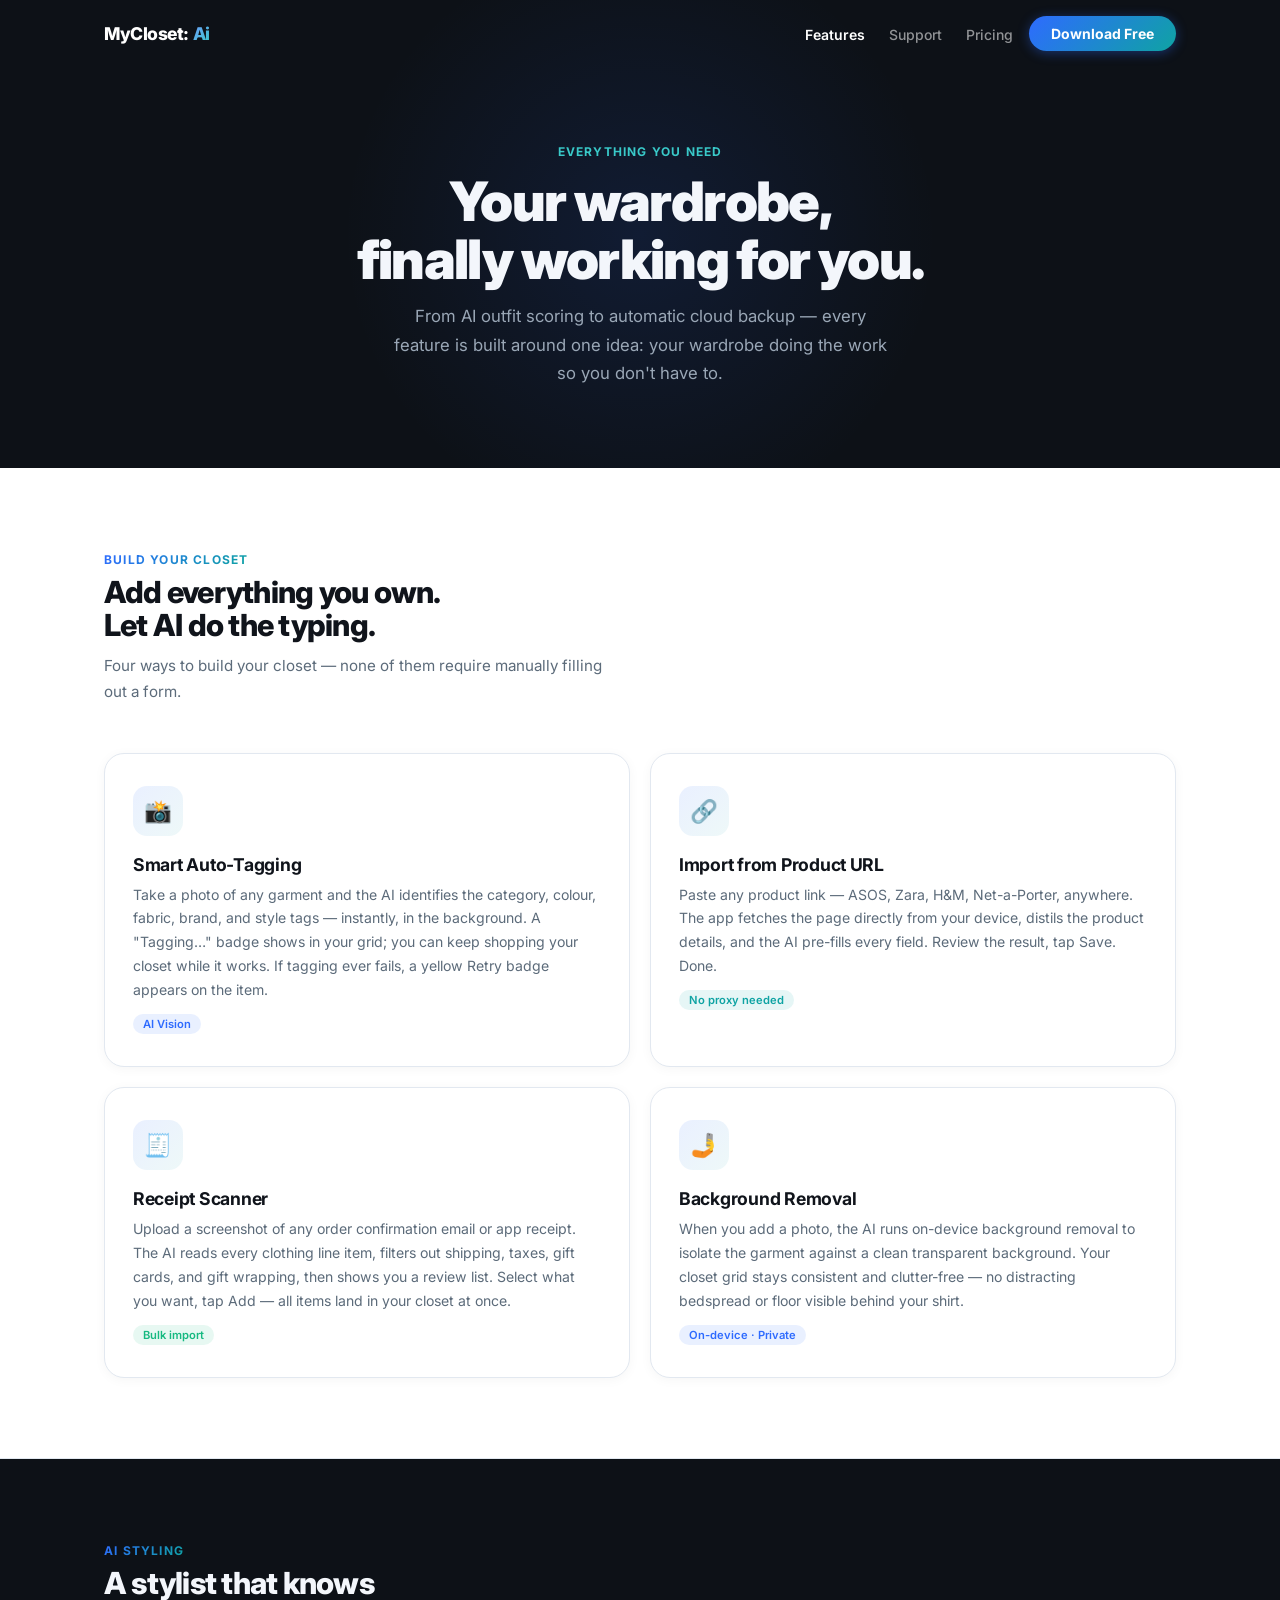
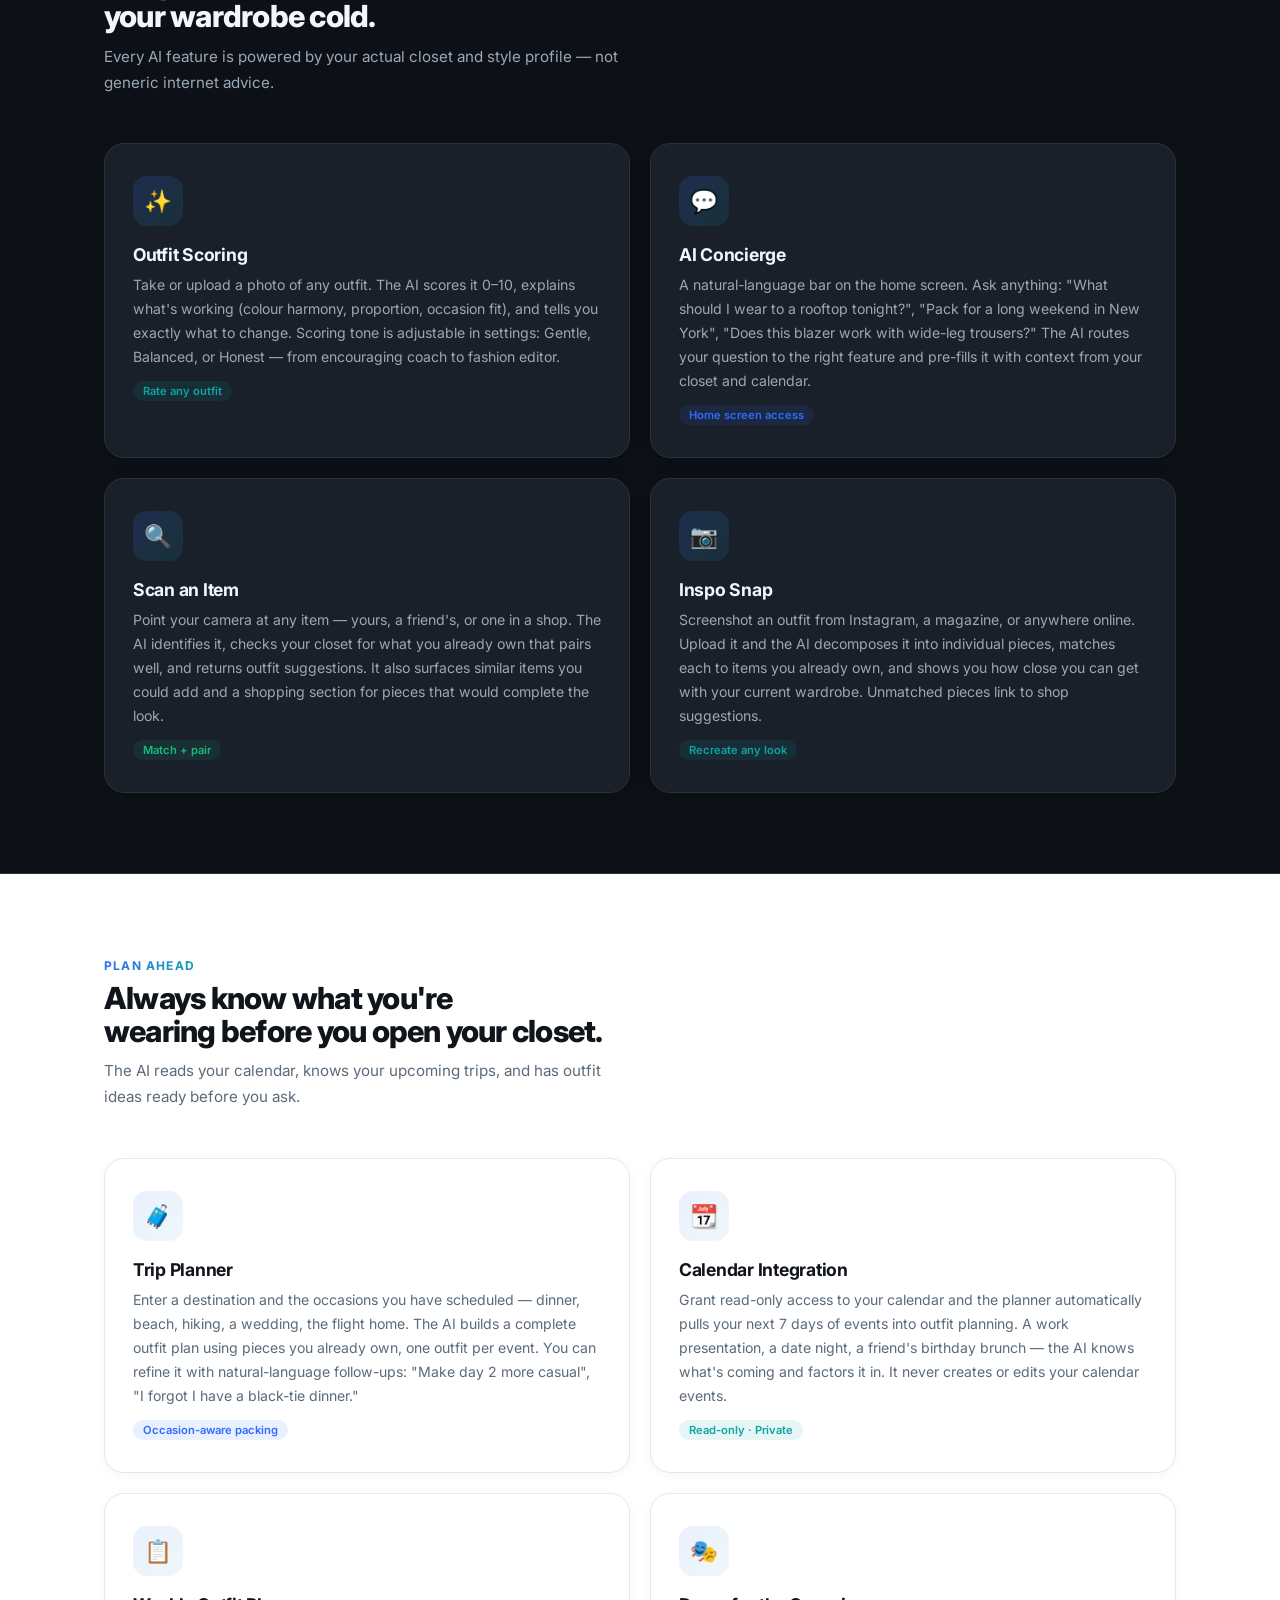
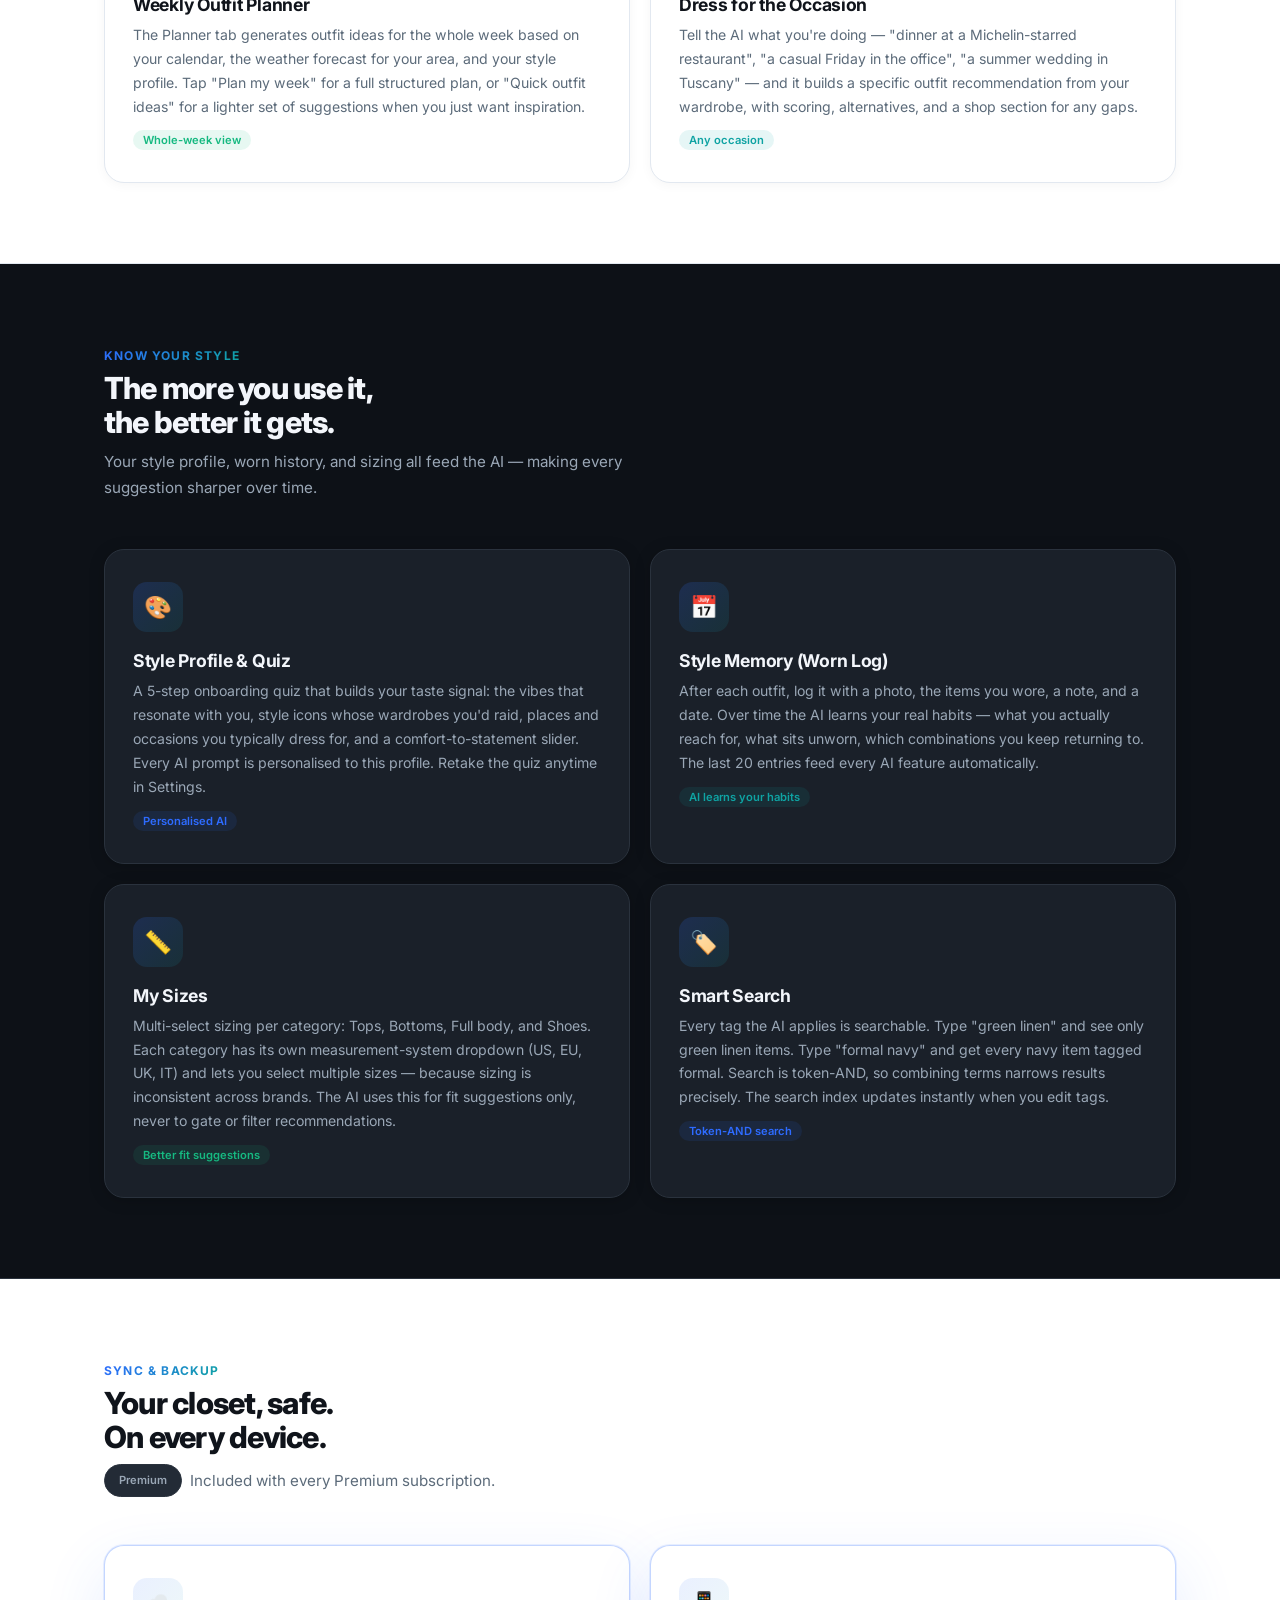
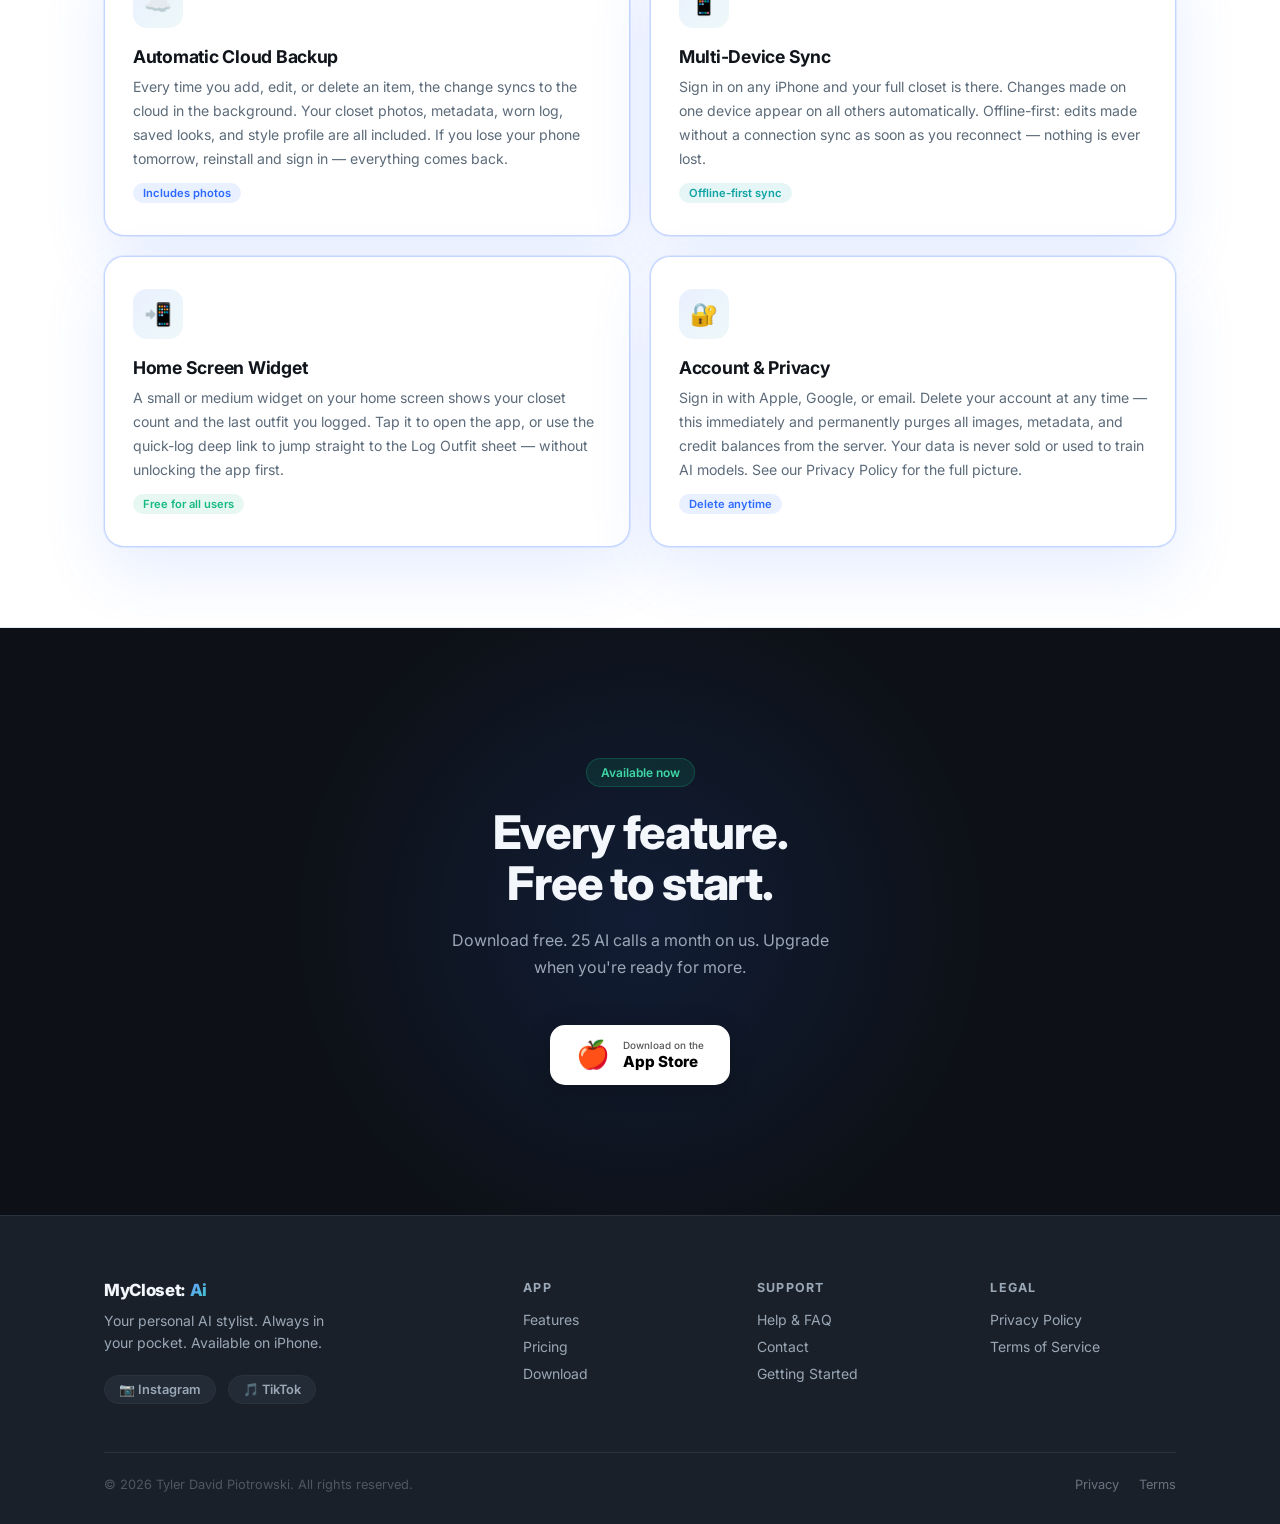
==== features.html @ 11374116 "Add files via upload" ====
<!DOCTYPE html>
<html lang="en">
<head>
  <meta charset="UTF-8">
  <meta name="viewport" content="width=device-width, initial-scale=1.0">
  <title>Features — MyCloset: Ai</title>
  <meta name="description" content="Every feature in MyCloset: Ai — AI outfit scoring, smart auto-tagging, trip planner, style memory, cloud backup, and more.">
  <link rel="preconnect" href="https://fonts.googleapis.com">
  <link rel="preconnect" href="https://fonts.gstatic.com" crossorigin>
  <link href="https://fonts.googleapis.com/css2?family=Inter:wght@400;500;600;700;800;900&display=swap" rel="stylesheet">
  <link rel="stylesheet" href="style.css">
</head>
<body>

<nav class="nav" id="nav">
  <div class="nav-inner">
    <a href="index.html" class="nav-logo">MyCloset: <span class="grad">Ai</span></a>
    <ul class="nav-links">
      <li><a href="features.html" class="active">Features</a></li>
      <li><a href="support.html">Support</a></li>
      <li><a href="index.html#pricing">Pricing</a></li>
    </ul>
    <a href="index.html#download" class="nav-dl">Download Free</a>
    <button class="nav-burger" aria-label="Menu"><span></span><span></span><span></span></button>
  </div>
</nav>

<!-- HERO -->
<section class="page-hero">
  <div class="container">
    <span class="eyebrow fade-up" style="color:var(--teal-l);margin-bottom:14px;display:inline-block">Everything you need</span>
    <h1 class="fade-up d1">Your wardrobe,<br>finally working for you.</h1>
    <p class="fade-up d2">From AI outfit scoring to automatic cloud backup — every feature is built around one idea: your wardrobe doing the work so you don't have to.</p>
  </div>
</section>

<!-- ══════════════════════════════════════════
     CATEGORY 1 · BUILD YOUR CLOSET
══════════════════════════════════════════ -->
<section class="feat-category section-surface" id="catalog">
  <div class="container">
    <div class="feat-category-hdr fade-up">
      <span class="eyebrow eyebrow-grad">Build Your Closet</span>
      <h2>Add everything you own.<br>Let AI do the typing.</h2>
      <p>Four ways to build your closet — none of them require manually filling out a form.</p>
    </div>
    <div class="feat-big-grid">
      <div class="card feat-big-card fade-up">
        <div class="card-icon">📸</div>
        <h3>Smart Auto-Tagging</h3>
        <p>Take a photo of any garment and the AI identifies the category, colour, fabric, brand, and style tags — instantly, in the background. A "Tagging…" badge shows in your grid; you can keep shopping your closet while it works. If tagging ever fails, a yellow Retry badge appears on the item.</p>
        <span class="feat-tag feat-tag-blue">AI Vision</span>
      </div>
      <div class="card feat-big-card fade-up d1">
        <div class="card-icon">🔗</div>
        <h3>Import from Product URL</h3>
        <p>Paste any product link — ASOS, Zara, H&amp;M, Net-a-Porter, anywhere. The app fetches the page directly from your device, distils the product details, and the AI pre-fills every field. Review the result, tap Save. Done.</p>
        <span class="feat-tag feat-tag-teal">No proxy needed</span>
      </div>
      <div class="card feat-big-card fade-up">
        <div class="card-icon">🧾</div>
        <h3>Receipt Scanner</h3>
        <p>Upload a screenshot of any order confirmation email or app receipt. The AI reads every clothing line item, filters out shipping, taxes, gift cards, and gift wrapping, then shows you a review list. Select what you want, tap Add — all items land in your closet at once.</p>
        <span class="feat-tag feat-tag-green">Bulk import</span>
      </div>
      <div class="card feat-big-card fade-up d1">
        <div class="card-icon">🤳</div>
        <h3>Background Removal</h3>
        <p>When you add a photo, the AI runs on-device background removal to isolate the garment against a clean transparent background. Your closet grid stays consistent and clutter-free — no distracting bedspread or floor visible behind your shirt.</p>
        <span class="feat-tag feat-tag-blue">On-device · Private</span>
      </div>
    </div>
  </div>
</section>

<!-- ══════════════════════════════════════════
     CATEGORY 2 · AI STYLING
══════════════════════════════════════════ -->
<section class="feat-category feat-category-dark section-dark" id="styling">
  <div class="container">
    <div class="feat-category-hdr fade-up">
      <span class="eyebrow eyebrow-grad">AI Styling</span>
      <h2>A stylist that knows<br>your wardrobe cold.</h2>
      <p>Every AI feature is powered by your actual closet and style profile — not generic internet advice.</p>
    </div>
    <div class="feat-big-grid">
      <div class="card card-dark feat-big-card fade-up">
        <div class="card-icon card-icon-dark">✨</div>
        <h3>Outfit Scoring</h3>
        <p>Take or upload a photo of any outfit. The AI scores it 0–10, explains what's working (colour harmony, proportion, occasion fit), and tells you exactly what to change. Scoring tone is adjustable in settings: Gentle, Balanced, or Honest — from encouraging coach to fashion editor.</p>
        <span class="feat-tag feat-tag-teal">Rate any outfit</span>
      </div>
      <div class="card card-dark feat-big-card fade-up d1">
        <div class="card-icon card-icon-dark">💬</div>
        <h3>AI Concierge</h3>
        <p>A natural-language bar on the home screen. Ask anything: "What should I wear to a rooftop tonight?", "Pack for a long weekend in New York", "Does this blazer work with wide-leg trousers?" The AI routes your question to the right feature and pre-fills it with context from your closet and calendar.</p>
        <span class="feat-tag feat-tag-blue">Home screen access</span>
      </div>
      <div class="card card-dark feat-big-card fade-up">
        <div class="card-icon card-icon-dark">🔍</div>
        <h3>Scan an Item</h3>
        <p>Point your camera at any item — yours, a friend's, or one in a shop. The AI identifies it, checks your closet for what you already own that pairs well, and returns outfit suggestions. It also surfaces similar items you could add and a shopping section for pieces that would complete the look.</p>
        <span class="feat-tag feat-tag-green">Match + pair</span>
      </div>
      <div class="card card-dark feat-big-card fade-up d1">
        <div class="card-icon card-icon-dark">📷</div>
        <h3>Inspo Snap</h3>
        <p>Screenshot an outfit from Instagram, a magazine, or anywhere online. Upload it and the AI decomposes it into individual pieces, matches each to items you already own, and shows you how close you can get with your current wardrobe. Unmatched pieces link to shop suggestions.</p>
        <span class="feat-tag feat-tag-teal">Recreate any look</span>
      </div>
    </div>
  </div>
</section>

<!-- ══════════════════════════════════════════
     CATEGORY 3 · PLAN AHEAD
══════════════════════════════════════════ -->
<section class="feat-category section-surface" id="planning">
  <div class="container">
    <div class="feat-category-hdr fade-up">
      <span class="eyebrow eyebrow-grad">Plan Ahead</span>
      <h2>Always know what you're<br>wearing before you open your closet.</h2>
      <p>The AI reads your calendar, knows your upcoming trips, and has outfit ideas ready before you ask.</p>
    </div>
    <div class="feat-big-grid">
      <div class="card feat-big-card fade-up">
        <div class="card-icon">🧳</div>
        <h3>Trip Planner</h3>
        <p>Enter a destination and the occasions you have scheduled — dinner, beach, hiking, a wedding, the flight home. The AI builds a complete outfit plan using pieces you already own, one outfit per event. You can refine it with natural-language follow-ups: "Make day 2 more casual", "I forgot I have a black-tie dinner."</p>
        <span class="feat-tag feat-tag-blue">Occasion-aware packing</span>
      </div>
      <div class="card feat-big-card fade-up d1">
        <div class="card-icon">📆</div>
        <h3>Calendar Integration</h3>
        <p>Grant read-only access to your calendar and the planner automatically pulls your next 7 days of events into outfit planning. A work presentation, a date night, a friend's birthday brunch — the AI knows what's coming and factors it in. It never creates or edits your calendar events.</p>
        <span class="feat-tag feat-tag-teal">Read-only · Private</span>
      </div>
      <div class="card feat-big-card fade-up">
        <div class="card-icon">📋</div>
        <h3>Weekly Outfit Planner</h3>
        <p>The Planner tab generates outfit ideas for the whole week based on your calendar, the weather forecast for your area, and your style profile. Tap "Plan my week" for a full structured plan, or "Quick outfit ideas" for a lighter set of suggestions when you just want inspiration.</p>
        <span class="feat-tag feat-tag-green">Whole-week view</span>
      </div>
      <div class="card feat-big-card fade-up d1">
        <div class="card-icon">🎭</div>
        <h3>Dress for the Occasion</h3>
        <p>Tell the AI what you're doing — "dinner at a Michelin-starred restaurant", "a casual Friday in the office", "a summer wedding in Tuscany" — and it builds a specific outfit recommendation from your wardrobe, with scoring, alternatives, and a shop section for any gaps.</p>
        <span class="feat-tag feat-tag-teal">Any occasion</span>
      </div>
    </div>
  </div>
</section>

<!-- ══════════════════════════════════════════
     CATEGORY 4 · KNOW YOUR STYLE
══════════════════════════════════════════ -->
<section class="feat-category feat-category-dark section-dark" id="profile">
  <div class="container">
    <div class="feat-category-hdr fade-up">
      <span class="eyebrow eyebrow-grad">Know Your Style</span>
      <h2>The more you use it,<br>the better it gets.</h2>
      <p>Your style profile, worn history, and sizing all feed the AI — making every suggestion sharper over time.</p>
    </div>
    <div class="feat-big-grid">
      <div class="card card-dark feat-big-card fade-up">
        <div class="card-icon card-icon-dark">🎨</div>
        <h3>Style Profile & Quiz</h3>
        <p>A 5-step onboarding quiz that builds your taste signal: the vibes that resonate with you, style icons whose wardrobes you'd raid, places and occasions you typically dress for, and a comfort-to-statement slider. Every AI prompt is personalised to this profile. Retake the quiz anytime in Settings.</p>
        <span class="feat-tag feat-tag-blue">Personalised AI</span>
      </div>
      <div class="card card-dark feat-big-card fade-up d1">
        <div class="card-icon card-icon-dark">📅</div>
        <h3>Style Memory (Worn Log)</h3>
        <p>After each outfit, log it with a photo, the items you wore, a note, and a date. Over time the AI learns your real habits — what you actually reach for, what sits unworn, which combinations you keep returning to. The last 20 entries feed every AI feature automatically.</p>
        <span class="feat-tag feat-tag-teal">AI learns your habits</span>
      </div>
      <div class="card card-dark feat-big-card fade-up">
        <div class="card-icon card-icon-dark">📏</div>
        <h3>My Sizes</h3>
        <p>Multi-select sizing per category: Tops, Bottoms, Full body, and Shoes. Each category has its own measurement-system dropdown (US, EU, UK, IT) and lets you select multiple sizes — because sizing is inconsistent across brands. The AI uses this for fit suggestions only, never to gate or filter recommendations.</p>
        <span class="feat-tag feat-tag-green">Better fit suggestions</span>
      </div>
      <div class="card card-dark feat-big-card fade-up d1">
        <div class="card-icon card-icon-dark">🏷️</div>
        <h3>Smart Search</h3>
        <p>Every tag the AI applies is searchable. Type "green linen" and see only green linen items. Type "formal navy" and get every navy item tagged formal. Search is token-AND, so combining terms narrows results precisely. The search index updates instantly when you edit tags.</p>
        <span class="feat-tag feat-tag-blue">Token-AND search</span>
      </div>
    </div>
  </div>
</section>

<!-- ══════════════════════════════════════════
     CATEGORY 5 · SYNC & BACKUP (PREMIUM)
══════════════════════════════════════════ -->
<section class="feat-category section-surface" id="sync">
  <div class="container">
    <div class="feat-category-hdr fade-up">
      <span class="eyebrow eyebrow-grad">Sync & Backup</span>
      <h2>Your closet, safe.<br>On every device.</h2>
      <p style="display:flex;align-items:center;gap:8px"><span class="badge badge-surface" style="font-size:.7rem">Premium</span> Included with every Premium subscription.</p>
    </div>
    <div class="feat-big-grid">
      <div class="card feat-big-card card-feat fade-up">
        <div class="card-icon">☁️</div>
        <h3>Automatic Cloud Backup</h3>
        <p>Every time you add, edit, or delete an item, the change syncs to the cloud in the background. Your closet photos, metadata, worn log, saved looks, and style profile are all included. If you lose your phone tomorrow, reinstall and sign in — everything comes back.</p>
        <span class="feat-tag feat-tag-blue">Includes photos</span>
      </div>
      <div class="card feat-big-card card-feat fade-up d1">
        <div class="card-icon">📱</div>
        <h3>Multi-Device Sync</h3>
        <p>Sign in on any iPhone and your full closet is there. Changes made on one device appear on all others automatically. Offline-first: edits made without a connection sync as soon as you reconnect — nothing is ever lost.</p>
        <span class="feat-tag feat-tag-teal">Offline-first sync</span>
      </div>
      <div class="card feat-big-card card-feat fade-up">
        <div class="card-icon">📲</div>
        <h3>Home Screen Widget</h3>
        <p>A small or medium widget on your home screen shows your closet count and the last outfit you logged. Tap it to open the app, or use the quick-log deep link to jump straight to the Log Outfit sheet — without unlocking the app first.</p>
        <span class="feat-tag feat-tag-green">Free for all users</span>
      </div>
      <div class="card feat-big-card card-feat fade-up d1">
        <div class="card-icon">🔐</div>
        <h3>Account & Privacy</h3>
        <p>Sign in with Apple, Google, or email. Delete your account at any time — this immediately and permanently purges all images, metadata, and credit balances from the server. Your data is never sold or used to train AI models. See our Privacy Policy for the full picture.</p>
        <span class="feat-tag feat-tag-blue">Delete anytime</span>
      </div>
    </div>
  </div>
</section>

<!-- DOWNLOAD CTA -->
<section class="dl-section">
  <div class="container">
    <div class="badge badge-green fade-up" style="margin-bottom:20px">Available now</div>
    <h2 class="fade-up d1">Every feature.<br>Free to start.</h2>
    <p class="fade-up d2">Download free. 25 AI calls a month on us. Upgrade when you're ready for more.</p>
    <div class="dl-ctas fade-up d3">
      <a href="#" class="btn btn-appstore">
        <span class="as-icon">🍎</span>
        <div class="as-text"><small>Download on the</small><strong>App Store</strong></div>
      </a>
    </div>
  </div>
</section>

<footer class="footer">
  <div class="container">
    <div class="footer-grid">
      <div class="footer-brand">
        <a href="index.html" class="footer-logo">MyCloset: <span class="grad">Ai</span></a>
        <p>Your personal AI stylist. Always in your pocket. Available on iPhone.</p>
        <div class="footer-social">
          <a href="https://instagram.com" target="_blank" rel="noopener">📷 Instagram</a>
          <a href="https://tiktok.com" target="_blank" rel="noopener">🎵 TikTok</a>
        </div>
      </div>
      <div class="footer-col">
        <h4>App</h4>
        <a href="features.html">Features</a>
        <a href="index.html#pricing">Pricing</a>
        <a href="index.html#download">Download</a>
      </div>
      <div class="footer-col">
        <h4>Support</h4>
        <a href="support.html">Help & FAQ</a>
        <a href="support.html#contact">Contact</a>
        <a href="support.html#getting-started">Getting Started</a>
      </div>
      <div class="footer-col">
        <h4>Legal</h4>
        <a href="privacy.html">Privacy Policy</a>
        <a href="terms.html">Terms of Service</a>
      </div>
    </div>
    <div class="footer-bottom">
      <span class="footer-copy">© 2026 Tyler David Piotrowski. All rights reserved.</span>
      <div class="footer-legal">
        <a href="privacy.html">Privacy</a>
        <a href="terms.html">Terms</a>
      </div>
    </div>
  </div>
</footer>

<script src="main.js"></script>
</body>
</html>
---- style.css ----
/* MyCloset: Ai — Shared Stylesheet */

/* ── TOKENS ─────────────────────────────────────────── */
:root {
  --blue:#2E6BFF; --teal:#0FA3A3; --green:#16B981;
  --blue-l:#6F9BFF; --teal-l:#39C9C9; --green-l:#3FD7A6;
  --grad:linear-gradient(135deg,#2E6BFF 0%,#0FA3A3 100%);
  --grad-t:linear-gradient(135deg,#6F9BFF 0%,#39C9C9 100%);
  --bg:#F5F7FB; --surface:#FFFFFF; --muted:#EEF2F8;
  --text:#10141B; --text2:#5C6B7A; --border:#E2E8F0;
  --dark:#0D1117; --dark-s:#1A2029; --dark-m:#232B36;
  --dark-t:#F3F6FB; --dark-t2:#9AA7B6; --dark-b:#2A323D;
  --r-sm:10px; --r-md:14px; --r-lg:20px; --r-xl:28px; --r-pill:999px;
  --ease:cubic-bezier(0.2,0,0,1);
}

/* ── RESET ───────────────────────────────────────────── */
*,*::before,*::after{box-sizing:border-box;margin:0;padding:0}
html{scroll-behavior:smooth}
body{font-family:'Inter',-apple-system,BlinkMacSystemFont,sans-serif;background:var(--bg);color:var(--text);-webkit-font-smoothing:antialiased;overflow-x:hidden}
img{display:block;max-width:100%}
a{color:inherit;text-decoration:none}
button{cursor:pointer;border:none;background:none;font-family:inherit}
ul{list-style:none}

/* ── TYPOGRAPHY ──────────────────────────────────────── */
h1{font-size:clamp(2.3rem,6vw,4.4rem);font-weight:900;letter-spacing:-.03em;line-height:1.06}
h2{font-size:clamp(1.8rem,4vw,2.9rem);font-weight:800;letter-spacing:-.025em;line-height:1.1}
h3{font-size:1.1rem;font-weight:700;letter-spacing:-.015em}
h4{font-size:.78rem;font-weight:700;text-transform:uppercase;letter-spacing:.1em;color:var(--text2)}
p{line-height:1.7}

.eyebrow{display:inline-block;font-size:.75rem;font-weight:700;text-transform:uppercase;letter-spacing:.1em}
.eyebrow-grad{background:var(--grad);-webkit-background-clip:text;-webkit-text-fill-color:transparent;background-clip:text}
.grad{background:var(--grad-t);-webkit-background-clip:text;-webkit-text-fill-color:transparent;background-clip:text}

/* ── LAYOUT ──────────────────────────────────────────── */
.container{max-width:1120px;margin:0 auto;padding:0 24px}
.section{padding:108px 0}
.section-dark{background:var(--dark);color:var(--dark-t)}
.section-surface{background:var(--surface)}
.section-head{text-align:center;margin-bottom:72px}
.section-head h2{margin:12px 0 14px}
.section-head p{font-size:1rem;color:var(--text2);max-width:480px;margin:0 auto}
.section-dark .section-head h2{color:var(--dark-t)}
.section-dark .section-head p{color:var(--dark-t2)}

/* ── ANIMATIONS ──────────────────────────────────────── */
@keyframes float{0%,100%{transform:translateY(0)}50%{transform:translateY(-14px)}}
@keyframes marquee{from{transform:translateX(0)}to{transform:translateX(-50%)}}
@keyframes pulse-ring{0%,100%{box-shadow:0 0 0 0 rgba(46,107,255,.3)}50%{box-shadow:0 0 0 16px rgba(46,107,255,0)}}

.fade-up{opacity:0;transform:translateY(28px);transition:opacity .65s var(--ease),transform .65s var(--ease)}
.fade-up.in{opacity:1;transform:translateY(0)}
.d1{transition-delay:.1s}.d2{transition-delay:.2s}.d3{transition-delay:.3s}.d4{transition-delay:.4s}

/* ── NAVIGATION ──────────────────────────────────────── */
.nav{position:fixed;top:0;left:0;right:0;z-index:300;padding:16px 0;transition:background .3s,box-shadow .3s,backdrop-filter .3s}
.nav.solid{background:rgba(13,17,23,.88);backdrop-filter:saturate(180%) blur(20px);-webkit-backdrop-filter:saturate(180%) blur(20px);box-shadow:0 1px 0 rgba(255,255,255,.06)}
.nav-inner{display:flex;align-items:center;gap:16px;max-width:1120px;margin:0 auto;padding:0 24px}
.nav-logo{font-size:1.1rem;font-weight:800;color:#fff;letter-spacing:-.025em;margin-right:auto;flex-shrink:0}
.nav-links{display:flex;align-items:center;gap:24px}
.nav-links a{color:rgba(255,255,255,.55);font-size:.875rem;font-weight:500;transition:color .2s}
.nav-links a:hover,.nav-links a.active{color:#fff}
.nav-links a.active{font-weight:600}
.nav-dl{display:inline-flex;align-items:center;gap:6px;padding:9px 22px;background:var(--grad);color:#fff;font-size:.875rem;font-weight:700;border-radius:var(--r-pill);white-space:nowrap;transition:opacity .2s,transform .15s;box-shadow:0 2px 12px rgba(46,107,255,.38);flex-shrink:0}
.nav-dl:hover{opacity:.9;transform:scale(1.02)}
.nav-burger{display:none;flex-direction:column;gap:5px;padding:4px;margin-left:auto}
.nav-burger span{display:block;width:22px;height:2px;background:rgba(255,255,255,.7);border-radius:2px;transition:transform .25s,opacity .25s}
.nav.open .nav-burger span:nth-child(1){transform:translateY(7px) rotate(45deg)}
.nav.open .nav-burger span:nth-child(2){opacity:0}
.nav.open .nav-burger span:nth-child(3){transform:translateY(-7px) rotate(-45deg)}

@media(max-width:720px){
  .nav-burger{display:flex}
  .nav-dl{display:none}
  .nav-links{display:none;position:fixed;top:60px;left:0;right:0;background:rgba(13,17,23,.97);padding:24px;flex-direction:column;align-items:flex-start;gap:20px;border-bottom:1px solid var(--dark-b)}
  .nav.open .nav-links{display:flex}
  .nav-links a{font-size:1.05rem}
}

/* ── FOOTER ──────────────────────────────────────────── */
.footer{background:var(--dark-s);border-top:1px solid var(--dark-b);padding:64px 0 32px}
.footer-grid{display:grid;grid-template-columns:2fr 1fr 1fr 1fr;gap:48px;margin-bottom:48px}
.footer-logo{font-size:1.05rem;font-weight:800;color:var(--dark-t);letter-spacing:-.02em;display:block;margin-bottom:10px}
.footer-brand p{font-size:.875rem;color:var(--dark-t2);max-width:220px;line-height:1.6;margin-bottom:20px}
.footer-social{display:flex;gap:12px}
.footer-social a{display:inline-flex;align-items:center;gap:6px;padding:6px 14px;background:var(--dark-m);color:var(--dark-t2);font-size:.8rem;font-weight:600;border-radius:var(--r-pill);border:1px solid var(--dark-b);transition:color .2s,border-color .2s}
.footer-social a:hover{color:var(--dark-t);border-color:var(--dark-t2)}
.footer-col h4{color:var(--dark-t2);margin-bottom:16px}
.footer-col a{display:block;color:var(--dark-t2);font-size:.875rem;margin-bottom:10px;transition:color .2s}
.footer-col a:hover{color:var(--dark-t)}
.footer-bottom{border-top:1px solid var(--dark-b);padding-top:24px;display:flex;align-items:center;justify-content:space-between;gap:16px;flex-wrap:wrap}
.footer-copy{font-size:.8rem;color:var(--dark-t2);opacity:.4}
.footer-legal{display:flex;gap:20px}
.footer-legal a{font-size:.8rem;color:var(--dark-t2);opacity:.6;transition:opacity .2s}
.footer-legal a:hover{opacity:1}

@media(max-width:900px){.footer-grid{grid-template-columns:1fr 1fr}.footer-brand{grid-column:span 2}}
@media(max-width:480px){.footer-grid{grid-template-columns:1fr 1fr}.footer-brand{grid-column:span 2}}

/* ── BUTTONS ─────────────────────────────────────────── */
.btn{display:inline-flex;align-items:center;justify-content:center;gap:8px;font-family:inherit;font-weight:700;cursor:pointer;border:none;transition:transform .2s,opacity .2s,box-shadow .2s}
.btn:hover{transform:translateY(-2px);opacity:.92}
.btn:active{transform:scale(.98)}
.btn-primary{padding:15px 30px;background:var(--grad);color:#fff;font-size:1rem;border-radius:var(--r-md);box-shadow:0 4px 24px rgba(46,107,255,.36)}
.btn-primary:hover{box-shadow:0 10px 36px rgba(46,107,255,.48)}
.btn-outline{padding:13px 28px;background:transparent;color:var(--dark-t);font-size:.9rem;border-radius:var(--r-md);border:1.5px solid rgba(255,255,255,.2)}
.btn-outline:hover{border-color:rgba(255,255,255,.5)}
.btn-ghost{background:none;color:var(--dark-t2);font-size:.9rem;padding:0;font-weight:500}
.btn-ghost:hover{color:var(--dark-t);transform:none}
.btn-appstore{display:inline-flex;align-items:center;gap:13px;padding:14px 26px;background:#fff;border-radius:15px;box-shadow:0 4px 24px rgba(0,0,0,.2)}
.btn-appstore:hover{box-shadow:0 12px 36px rgba(0,0,0,.3);transform:translateY(-3px);opacity:1}
.as-icon{font-size:1.7rem;line-height:1}
.as-text{text-align:left}
.as-text small{display:block;font-size:.62rem;font-weight:500;color:#555;margin-bottom:1px}
.as-text strong{display:block;font-size:.95rem;font-weight:800;color:#000}

/* ── BADGES ──────────────────────────────────────────── */
.badge{display:inline-flex;align-items:center;gap:7px;padding:6px 14px;border-radius:var(--r-pill);font-size:.75rem;font-weight:600}
.badge-blue{background:rgba(46,107,255,.12);border:1px solid rgba(46,107,255,.25);color:#7BA8FF}
.badge-blue::before{content:'';width:7px;height:7px;border-radius:50%;background:#6F9BFF;animation:pulse-ring 2.4s ease-in-out infinite}
.badge-green{background:rgba(22,185,129,.12);border:1px solid rgba(22,185,129,.25);color:#3FD7A6}
.badge-surface{background:var(--dark-m);border:1px solid var(--dark-b);color:var(--dark-t2)}

/* ── CARDS ───────────────────────────────────────────── */
.card{background:var(--surface);border-radius:var(--r-lg);border:1px solid var(--border);box-shadow:0 2px 12px rgba(0,0,0,.04);padding:28px 26px;transition:transform .25s,box-shadow .25s}
.card:hover{transform:translateY(-4px);box-shadow:0 14px 40px rgba(0,0,0,.08)}
.card-dark{background:var(--dark-s);border-color:var(--dark-b);box-shadow:0 2px 16px rgba(0,0,0,.2)}
.card-dark:hover{box-shadow:0 14px 40px rgba(0,0,0,.35)}
.card-feat{border-color:rgba(46,107,255,.28);box-shadow:0 0 0 1px rgba(46,107,255,.1),0 24px 64px rgba(46,107,255,.12)}
.card-icon{width:50px;height:50px;border-radius:14px;background:linear-gradient(135deg,rgba(46,107,255,.1),rgba(15,163,163,.07));display:flex;align-items:center;justify-content:center;font-size:1.4rem;margin-bottom:18px}
.card-icon-dark{background:linear-gradient(135deg,rgba(46,107,255,.18),rgba(15,163,163,.12))}
.card h3{margin-bottom:8px}
.card p{font-size:.9rem;color:var(--text2)}
.card-dark h3{color:var(--dark-t)}
.card-dark p{color:var(--dark-t2)}

/* ── FEAT GRID ───────────────────────────────────────── */
.feat-grid{display:grid;grid-template-columns:repeat(3,1fr);gap:20px}
@media(max-width:900px){.feat-grid{grid-template-columns:1fr 1fr}}
@media(max-width:560px){.feat-grid{grid-template-columns:1fr}}

/* ── TRUST STRIP ─────────────────────────────────────── */
.trust{background:var(--dark-s);border-top:1px solid var(--dark-b);border-bottom:1px solid var(--dark-b);padding:22px 0}
.trust-inner{display:flex;align-items:center;justify-content:center;gap:36px;flex-wrap:wrap}
.trust-item{display:flex;align-items:center;gap:9px;font-size:.85rem;font-weight:500;color:var(--dark-t2)}
.trust-item strong{color:var(--dark-t)}

/* ── MARQUEE ─────────────────────────────────────────── */
.marquee-wrap{overflow:hidden;padding:20px 0;background:linear-gradient(135deg,rgba(46,107,255,.05),rgba(15,163,163,.05));border-top:1px solid var(--border);border-bottom:1px solid var(--border)}
.marquee-track{display:flex;align-items:center;width:max-content;animation:marquee 30s linear infinite}
.marquee-item{display:flex;align-items:center;gap:7px;padding:0 28px;font-size:.82rem;font-weight:600;color:var(--text2);white-space:nowrap}
.marquee-sep{color:var(--border);font-size:1.1rem}
@media(prefers-reduced-motion:reduce){.marquee-track{animation:none}}

/* ── PHONE MOCKUP ────────────────────────────────────── */
.phone-wrap{display:flex;justify-content:center;align-items:center;position:relative}
.phone-glow{position:absolute;width:380px;height:380px;border-radius:50%;background:radial-gradient(circle,rgba(46,107,255,.18) 0%,transparent 65%);pointer-events:none}
.phone{width:256px;height:544px;background:var(--dark-s);border-radius:44px;border:1.5px solid rgba(255,255,255,.07);box-shadow:0 0 0 9px rgba(17,22,30,.85),0 48px 96px rgba(0,0,0,.65),inset 0 0 0 1px rgba(255,255,255,.03);position:relative;overflow:hidden;flex-shrink:0}
.phone-float{animation:float 5.4s ease-in-out infinite}
.phone::before{content:'';position:absolute;top:14px;left:50%;transform:translateX(-50%);width:84px;height:28px;background:#070A0F;border-radius:18px;z-index:20}
.phone-screen{position:absolute;inset:0;background:var(--dark);border-radius:42px;overflow:hidden;display:flex;flex-direction:column}
.ph-header{padding:52px 16px 10px;display:flex;align-items:center;justify-content:space-between}
.ph-wm{font-size:.88rem;font-weight:800;background:var(--grad-t);-webkit-background-clip:text;-webkit-text-fill-color:transparent;background-clip:text}
.ph-av{width:28px;height:28px;border-radius:50%;background:var(--grad)}
.ph-body{flex:1;padding:4px 13px 10px;display:flex;flex-direction:column;gap:9px;overflow:hidden}
.ph-lbl{font-size:.52rem;font-weight:700;text-transform:uppercase;letter-spacing:.08em;color:var(--dark-t2)}
.ph-nav-bar{height:52px;background:rgba(26,32,41,.96);border-top:1px solid var(--dark-b);display:flex;align-items:center;justify-content:space-around;padding:0 24px 10px}
.ph-tab{width:22px;height:22px;border-radius:6px;background:var(--dark-m)}
.ph-tab.on{background:var(--grad)}

/* Outfit screen */
.ph-outfit-card{background:var(--dark-s);border-radius:13px;padding:10px;border:1px solid var(--dark-b)}
.ph-items{display:flex;gap:5px;margin:6px 0 7px}
.ph-item{flex:1;height:52px;border-radius:9px;background:var(--dark-m)}
.ph-item:nth-child(1){background:linear-gradient(140deg,rgba(46,107,255,.28),rgba(15,163,163,.18))}
.ph-item:nth-child(2){background:linear-gradient(140deg,rgba(22,185,129,.22),rgba(15,163,163,.14))}
.ph-item:nth-child(3){background:linear-gradient(140deg,rgba(46,107,255,.14),rgba(22,185,129,.2))}
.ph-score-row{display:flex;align-items:center;justify-content:space-between}
.ph-score{display:flex;align-items:center;gap:3px;padding:3px 8px;background:rgba(22,185,129,.14);border-radius:var(--r-pill);font-size:.52rem;font-weight:700;color:#3FD7A6}
.ph-bar{height:3px;border-radius:var(--r-pill);background:var(--grad);margin:3px 13px 2px;opacity:.5}

/* AI bubble */
.ph-bubble{background:linear-gradient(135deg,rgba(46,107,255,.1),rgba(15,163,163,.07));border:1px solid rgba(46,107,255,.16);border-radius:11px 11px 11px 3px;padding:8px 10px}
.ph-bubble-from{font-size:.48rem;font-weight:700;text-transform:uppercase;letter-spacing:.06em;color:var(--blue-l);margin-bottom:3px}
.ph-bubble-txt{font-size:.54rem;color:rgba(243,246,251,.7);line-height:1.55}

/* Closet grid screen */
.ph-search{height:26px;background:var(--dark-s);border-radius:8px;border:1px solid var(--dark-b);margin:2px 0 7px}
.ph-grid{display:grid;grid-template-columns:1fr 1fr;gap:6px}
.ph-gi{height:62px;border-radius:9px;background:var(--dark-m)}
.ph-gi:nth-child(1){background:linear-gradient(140deg,rgba(46,107,255,.28),rgba(15,163,163,.18))}
.ph-gi:nth-child(2){background:linear-gradient(140deg,rgba(22,185,129,.2),rgba(15,163,163,.14))}
.ph-gi:nth-child(3){background:linear-gradient(140deg,rgba(46,107,255,.12),rgba(22,185,129,.18))}
.ph-gi:nth-child(4){background:linear-gradient(140deg,rgba(224,137,43,.2),rgba(46,107,255,.12))}
.ph-count{font-size:.55rem;color:var(--dark-t2);padding:0 2px 4px}

/* Trip screen */
.ph-trip-hdr{background:linear-gradient(135deg,rgba(46,107,255,.15),rgba(15,163,163,.1));border-radius:11px;padding:8px 10px;border:1px solid rgba(46,107,255,.15);margin-bottom:1px}
.ph-trip-dest{font-size:.7rem;font-weight:700;color:var(--dark-t);margin-bottom:2px}
.ph-trip-sub{font-size:.5rem;color:var(--dark-t2)}
.ph-occ{background:var(--dark-s);border-radius:9px;padding:7px 9px;border:1px solid var(--dark-b);display:flex;align-items:center;justify-content:space-between}
.ph-occ-name{font-size:.52rem;font-weight:600;color:var(--dark-t)}
.ph-occ-tag{font-size:.46rem;color:var(--blue-l);font-weight:600}

/* Floating chips */
.phone-chip{position:absolute;display:flex;align-items:center;gap:7px;padding:8px 15px;background:rgba(26,32,41,.92);backdrop-filter:blur(12px);-webkit-backdrop-filter:blur(12px);border:1px solid rgba(255,255,255,.07);border-radius:var(--r-pill);font-size:.75rem;font-weight:600;color:var(--dark-t);white-space:nowrap;box-shadow:0 8px 24px rgba(0,0,0,.3)}
.chip-dot{width:8px;height:8px;border-radius:50%;flex-shrink:0}
.chip-1{top:90px;right:-48px;animation:float 4.8s ease-in-out infinite .5s}
.chip-2{bottom:170px;right:-56px;animation:float 6s ease-in-out infinite 1.1s}
.chip-3{bottom:260px;left:-60px;animation:float 4.4s ease-in-out infinite 1.8s}
@media(max-width:840px){.phone-chip{display:none}}

/* ── HERO ────────────────────────────────────────────── */
.hero{min-height:100svh;background:var(--dark);display:flex;align-items:center;padding:120px 0 80px;position:relative;overflow:hidden}
.orb{position:absolute;border-radius:50%;pointer-events:none}
.orb-1{width:800px;height:800px;top:-350px;left:-300px;background:radial-gradient(circle,rgba(46,107,255,.15) 0%,transparent 68%)}
.orb-2{width:600px;height:600px;bottom:-200px;right:-200px;background:radial-gradient(circle,rgba(15,163,163,.12) 0%,transparent 68%)}
.hero-grid{display:grid;grid-template-columns:1fr 1fr;align-items:center;gap:64px;position:relative;z-index:1}
.hero-title{color:var(--dark-t);margin:20px 0}
.hero-title em{font-style:normal;background:var(--grad-t);-webkit-background-clip:text;-webkit-text-fill-color:transparent;background-clip:text}
.hero-sub{font-size:1.08rem;color:var(--dark-t2);max-width:440px;line-height:1.72;margin-bottom:40px}
.hero-actions{display:flex;align-items:center;gap:18px;flex-wrap:wrap}
.hero-fine{margin-top:20px;font-size:.78rem;color:rgba(154,167,182,.45)}
.hero-fine strong{color:var(--green-l)}
@media(max-width:840px){
  .hero-grid{grid-template-columns:1fr;text-align:center;gap:48px}
  .hero-sub{max-width:none}
  .hero-actions{justify-content:center}
  .phone-wrap{order:-1}
}

/* ── PAGE HERO (non-home) ────────────────────────────── */
.page-hero{background:var(--dark);padding:140px 0 80px;position:relative;overflow:hidden;text-align:center}
.page-hero::before{content:'';position:absolute;top:50%;left:50%;transform:translate(-50%,-50%);width:600px;height:600px;background:radial-gradient(circle,rgba(46,107,255,.12) 0%,transparent 70%);pointer-events:none}
.page-hero h1{color:var(--dark-t);font-size:clamp(1.9rem,5vw,3.4rem);margin-bottom:14px;position:relative}
.page-hero p{color:var(--dark-t2);font-size:1.05rem;max-width:500px;margin:0 auto;position:relative}

/* ── SHOWCASE SECTIONS ───────────────────────────────── */
.showcase{padding:96px 0}
.showcase-dark{background:var(--dark)}
.showcase-grid{display:grid;grid-template-columns:1fr 1fr;align-items:center;gap:80px}
.showcase-flip{direction:rtl}
.showcase-flip>*{direction:ltr}
.showcase-copy .eyebrow{margin-bottom:14px}
.showcase-copy h2{margin:8px 0 16px}
.showcase-dark .showcase-copy h2{color:var(--dark-t)}
.showcase-copy p{font-size:1rem;line-height:1.72;color:var(--text2);margin-bottom:28px}
.showcase-dark .showcase-copy p{color:var(--dark-t2)}
.showcase-pts{display:flex;flex-direction:column;gap:10px}
.showcase-pt{display:flex;align-items:flex-start;gap:10px;font-size:.9rem;color:var(--text2)}
.showcase-dark .showcase-pt{color:var(--dark-t2)}
.pt-chk{width:18px;height:18px;border-radius:50%;flex-shrink:0;margin-top:2px;background:rgba(22,185,129,.14);border:1.5px solid rgba(22,185,129,.3);display:flex;align-items:center;justify-content:center;font-size:.55rem;color:#16B981;font-weight:700}
@media(max-width:840px){
  .showcase-grid{grid-template-columns:1fr;gap:44px;text-align:center}
  .showcase-flip{direction:ltr}
  .showcase-pts{align-items:center}
  .showcase-grid .phone-wrap{order:-1}
}

/* ── HOW IT WORKS ────────────────────────────────────── */
.steps{display:grid;grid-template-columns:repeat(3,1fr);gap:32px;position:relative}
.steps::before{content:'';position:absolute;top:36px;left:calc(16.6% + 20px);right:calc(16.6% + 20px);height:1px;background:linear-gradient(90deg,rgba(46,107,255,.35),rgba(15,163,163,.35))}
.step{text-align:center}
.step-num{width:72px;height:72px;border-radius:50%;background:var(--grad);color:#fff;font-size:1.4rem;font-weight:900;display:flex;align-items:center;justify-content:center;margin:0 auto 22px;box-shadow:0 0 0 10px rgba(46,107,255,.1);position:relative}
.step-num::after{content:'';position:absolute;inset:-10px;border-radius:50%;border:1px solid rgba(46,107,255,.2)}
.step h3{color:var(--dark-t);margin-bottom:10px}
.step p{color:var(--dark-t2);font-size:.9rem}
@media(max-width:680px){.steps{grid-template-columns:1fr;gap:44px}.steps::before{display:none}}

/* ── PRICING ─────────────────────────────────────────── */
.price-grid{display:grid;grid-template-columns:1fr 1fr;gap:22px;max-width:800px;margin:0 auto}
.price-card{background:var(--surface);border-radius:24px;padding:36px 32px;border:1px solid var(--border);box-shadow:0 2px 12px rgba(0,0,0,.04);position:relative}
.price-card-feat{background:var(--dark);border-color:rgba(46,107,255,.28);box-shadow:0 0 0 1px rgba(46,107,255,.1),0 24px 64px rgba(46,107,255,.13)}
.price-pop{position:absolute;top:-14px;left:50%;transform:translateX(-50%);padding:5px 18px;background:var(--grad);color:#fff;font-size:.74rem;font-weight:700;border-radius:var(--r-pill);white-space:nowrap}
.price-tier{font-size:.75rem;font-weight:700;text-transform:uppercase;letter-spacing:.1em;margin-bottom:14px;color:var(--text2)}
.price-card-feat .price-tier{background:var(--grad-t);-webkit-background-clip:text;-webkit-text-fill-color:transparent;background-clip:text}
.price-amount{font-size:2.8rem;font-weight:900;letter-spacing:-.03em;line-height:1;margin-bottom:4px}
.price-card-feat .price-amount{color:var(--dark-t)}
.price-per{font-size:.82rem;color:var(--text2);margin-bottom:24px}
.price-card-feat .price-per{color:var(--dark-t2)}
.price-div{height:1px;background:var(--border);margin-bottom:22px}
.price-card-feat .price-div{background:var(--dark-b)}
.price-feats{display:flex;flex-direction:column;gap:12px;margin-bottom:28px}
.price-feat{display:flex;align-items:flex-start;gap:10px;font-size:.9rem}
.price-card-feat .price-feat{color:var(--dark-t)}
.pfchk{width:19px;height:19px;border-radius:50%;display:flex;align-items:center;justify-content:center;flex-shrink:0;margin-top:1px;font-size:.58rem;font-weight:700}
.pfchk-g{background:rgba(22,185,129,.14);color:#16B981}
.pfchk-b{background:rgba(46,107,255,.14);color:#2E6BFF}
.price-cta{display:block;text-align:center;padding:13px;border-radius:var(--r-md);font-weight:700;font-size:.95rem;transition:opacity .2s,transform .2s}
.price-cta:hover{opacity:.88;transform:translateY(-1px)}
.price-cta-free{background:var(--muted);color:var(--text);border:1px solid var(--border)}
.price-cta-prem{background:var(--grad);color:#fff;box-shadow:0 4px 18px rgba(46,107,255,.3)}
.price-note{text-align:center;margin-top:20px;font-size:.78rem;color:var(--text2)}
.price-note a{text-decoration:underline}
@media(max-width:600px){.price-grid{grid-template-columns:1fr;max-width:400px;margin:0 auto}}

/* ── DOWNLOAD CTA ────────────────────────────────────── */
.dl-section{padding:130px 0;background:var(--dark);text-align:center;position:relative;overflow:hidden}
.dl-section::before{content:'';position:absolute;top:50%;left:50%;transform:translate(-50%,-50%);width:700px;height:700px;background:radial-gradient(circle,rgba(46,107,255,.13) 0%,transparent 70%);pointer-events:none}
.dl-section h2{color:var(--dark-t);max-width:560px;margin:0 auto 18px;position:relative}
.dl-section p{color:var(--dark-t2);font-size:1rem;max-width:380px;margin:0 auto 44px;position:relative}
.dl-ctas{display:flex;justify-content:center;gap:16px;flex-wrap:wrap;position:relative}

/* ── FAQ ─────────────────────────────────────────────── */
.faq-group{margin-bottom:48px}
.faq-group-title{font-size:1.05rem;font-weight:700;color:var(--text);padding-bottom:12px;border-bottom:1.5px solid var(--border);margin-bottom:4px}
.faq-item{border-bottom:1px solid var(--border)}
.faq-q{display:flex;align-items:center;justify-content:space-between;gap:16px;padding:17px 0;font-size:.95rem;font-weight:600;color:var(--text);cursor:pointer;width:100%;text-align:left;background:none;border:none;transition:color .2s}
.faq-q:hover{color:var(--blue)}
.faq-icon{width:22px;height:22px;border-radius:50%;background:var(--muted);display:flex;align-items:center;justify-content:center;flex-shrink:0;transition:transform .3s,background .2s}
.faq-icon svg{width:10px;height:10px;stroke:var(--text2);fill:none;stroke-width:2;stroke-linecap:round;stroke-linejoin:round;transition:stroke .2s}
.faq-item.open .faq-icon{transform:rotate(180deg);background:rgba(46,107,255,.1)}
.faq-item.open .faq-icon svg{stroke:var(--blue)}
.faq-a{max-height:0;overflow:hidden;transition:max-height .35s ease}
.faq-a-inner{padding:0 0 18px;font-size:.9rem;color:var(--text2);line-height:1.72}
.faq-item.open .faq-a{max-height:500px}

/* ── SUPPORT CARDS ───────────────────────────────────── */
.support-cards{display:grid;grid-template-columns:repeat(3,1fr);gap:16px;margin-bottom:72px}
.support-card{display:flex;align-items:flex-start;gap:14px;padding:22px 20px;background:var(--surface);border:1px solid var(--border);border-radius:var(--r-lg);text-decoration:none;transition:border-color .2s,transform .2s,box-shadow .2s}
.support-card:hover{border-color:rgba(46,107,255,.35);transform:translateY(-3px);box-shadow:0 8px 28px rgba(0,0,0,.07)}
.sc-icon{font-size:1.5rem;flex-shrink:0;margin-top:1px}
.sc-title{font-size:.95rem;font-weight:700;margin-bottom:4px;color:var(--text)}
.sc-desc{font-size:.82rem;color:var(--text2);line-height:1.5}
@media(max-width:720px){.support-cards{grid-template-columns:1fr 1fr}}
@media(max-width:480px){.support-cards{grid-template-columns:1fr}}

/* ── CONTACT BOX ─────────────────────────────────────── */
.contact-box{background:var(--dark);border-radius:var(--r-xl);padding:56px 48px;text-align:center;position:relative;overflow:hidden}
.contact-box::before{content:'';position:absolute;top:50%;left:50%;transform:translate(-50%,-50%);width:500px;height:500px;background:radial-gradient(circle,rgba(46,107,255,.12) 0%,transparent 70%);pointer-events:none}
.contact-box h2{color:var(--dark-t);font-size:1.9rem;margin-bottom:12px;position:relative}
.contact-box p{color:var(--dark-t2);margin-bottom:32px;max-width:340px;margin-left:auto;margin-right:auto;position:relative}
.contact-link{display:inline-flex;align-items:center;gap:8px;padding:13px 28px;background:var(--grad);color:#fff;font-weight:700;font-size:.95rem;border-radius:var(--r-md);box-shadow:0 4px 20px rgba(46,107,255,.35);transition:transform .2s,box-shadow .2s;position:relative}
.contact-link:hover{transform:translateY(-2px);box-shadow:0 8px 32px rgba(46,107,255,.45)}
@media(max-width:560px){.contact-box{padding:40px 24px}}

/* ── LEGAL PROSE ─────────────────────────────────────── */
.legal-body{max-width:740px;margin:0 auto;padding:64px 24px 100px}
.legal-body h2{font-size:1.2rem;margin:36px 0 10px;color:var(--text)}
.legal-body p{font-size:.9rem;color:var(--text2);margin-bottom:12px;line-height:1.75}
.legal-body ul{list-style:disc;padding-left:20px;margin:10px 0 14px}
.legal-body ul li{font-size:.9rem;color:var(--text2);margin-bottom:6px;line-height:1.65}
.legal-body strong{color:var(--text);font-weight:600}
.legal-hr{border:none;border-top:1px solid var(--border);margin:32px 0}

/* ── FEATURES PAGE ───────────────────────────────────── */
.feat-category{padding:80px 0;border-bottom:1px solid var(--border)}
.feat-category:last-child{border-bottom:none}
.feat-category-dark{background:var(--dark);border-color:var(--dark-b)}
.feat-category-hdr{margin-bottom:48px}
.feat-category-hdr h2{font-size:1.9rem;margin:8px 0 10px}
.feat-category-hdr p{font-size:.95rem;color:var(--text2);max-width:520px}
.feat-category-dark .feat-category-hdr h2{color:var(--dark-t)}
.feat-category-dark .feat-category-hdr p{color:var(--dark-t2)}
.feat-big-grid{display:grid;grid-template-columns:repeat(2,1fr);gap:20px}
@media(max-width:680px){.feat-big-grid{grid-template-columns:1fr}}
.feat-big-card{padding:32px 28px}
.feat-big-card h3{font-size:1.1rem;margin-bottom:8px}
.feat-big-card p{font-size:.88rem;line-height:1.7}
.feat-tag{display:inline-block;padding:3px 10px;border-radius:var(--r-pill);font-size:.7rem;font-weight:600;margin-top:12px}
.feat-tag-blue{background:rgba(46,107,255,.1);color:var(--blue)}
.feat-tag-green{background:rgba(22,185,129,.1);color:var(--green)}
.feat-tag-teal{background:rgba(15,163,163,.1);color:var(--teal)}
.feat-tag-gold{background:rgba(224,137,43,.1);color:#E0892B}
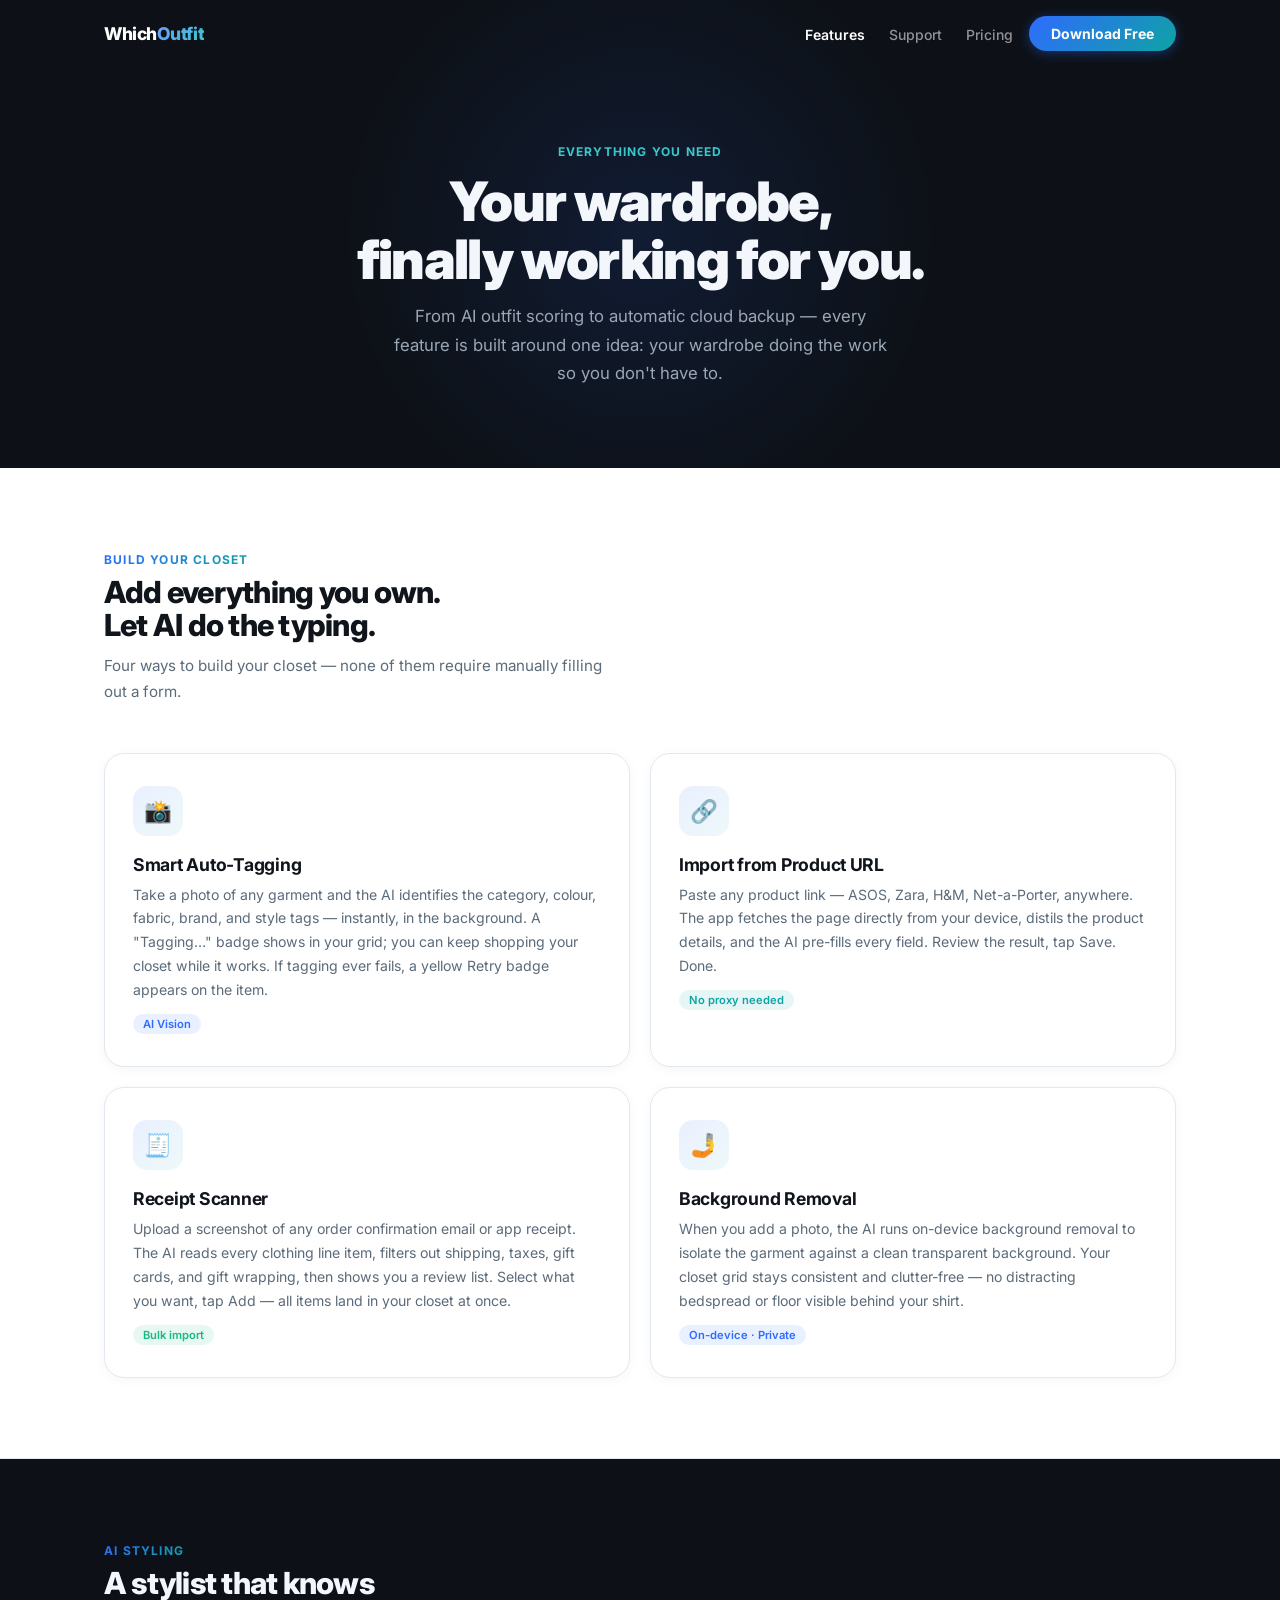
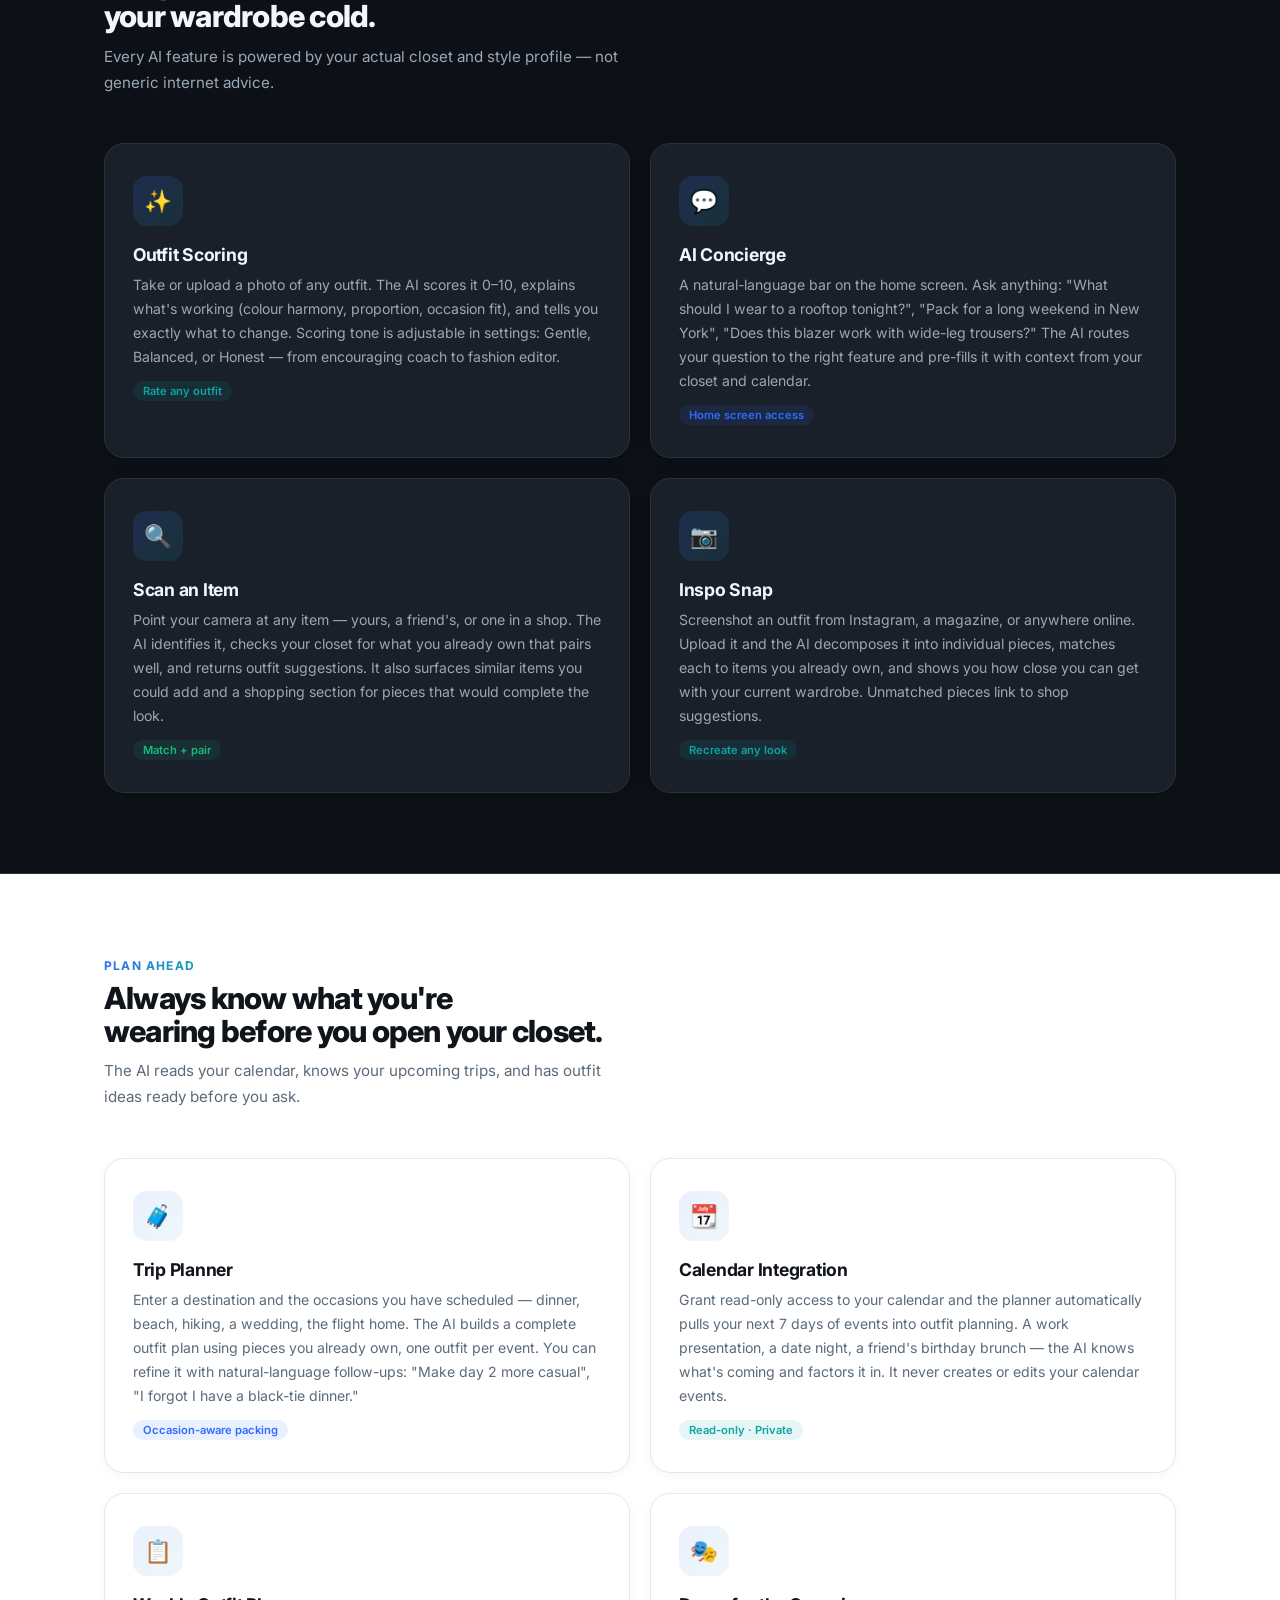
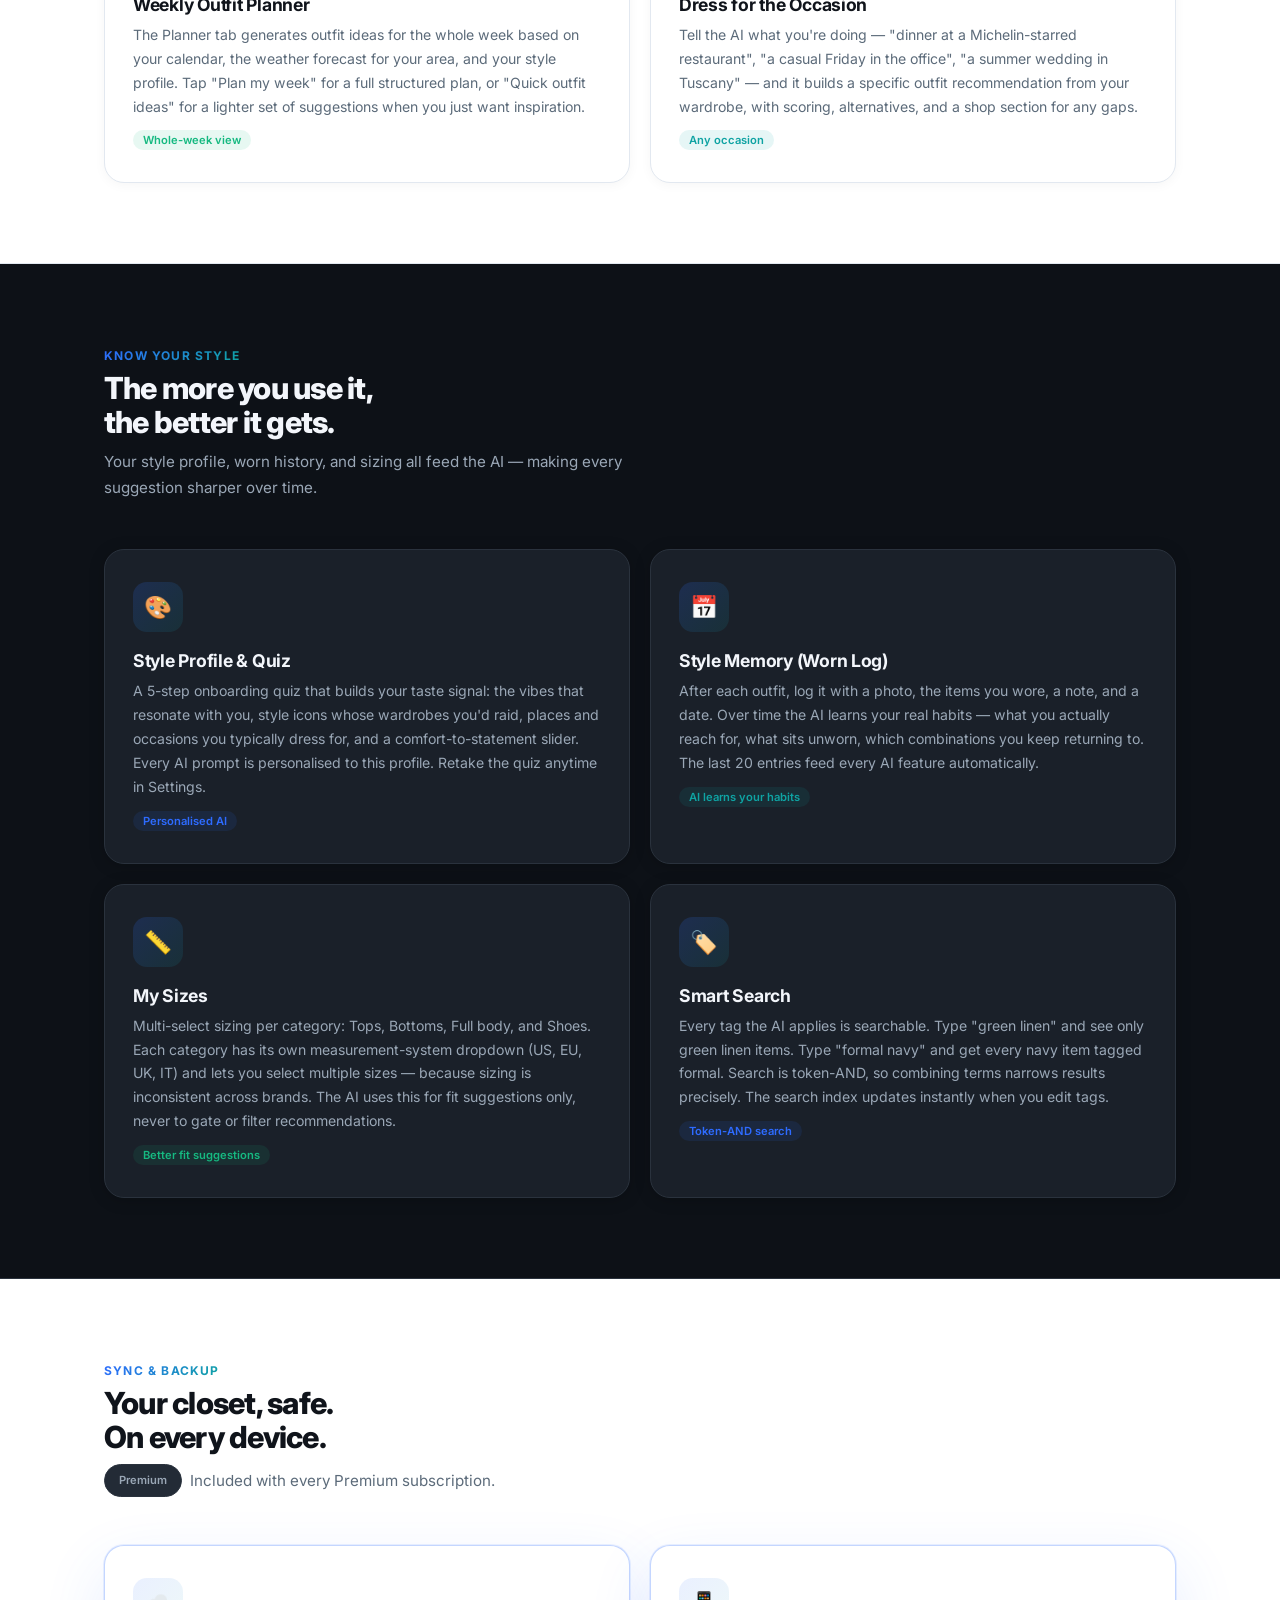
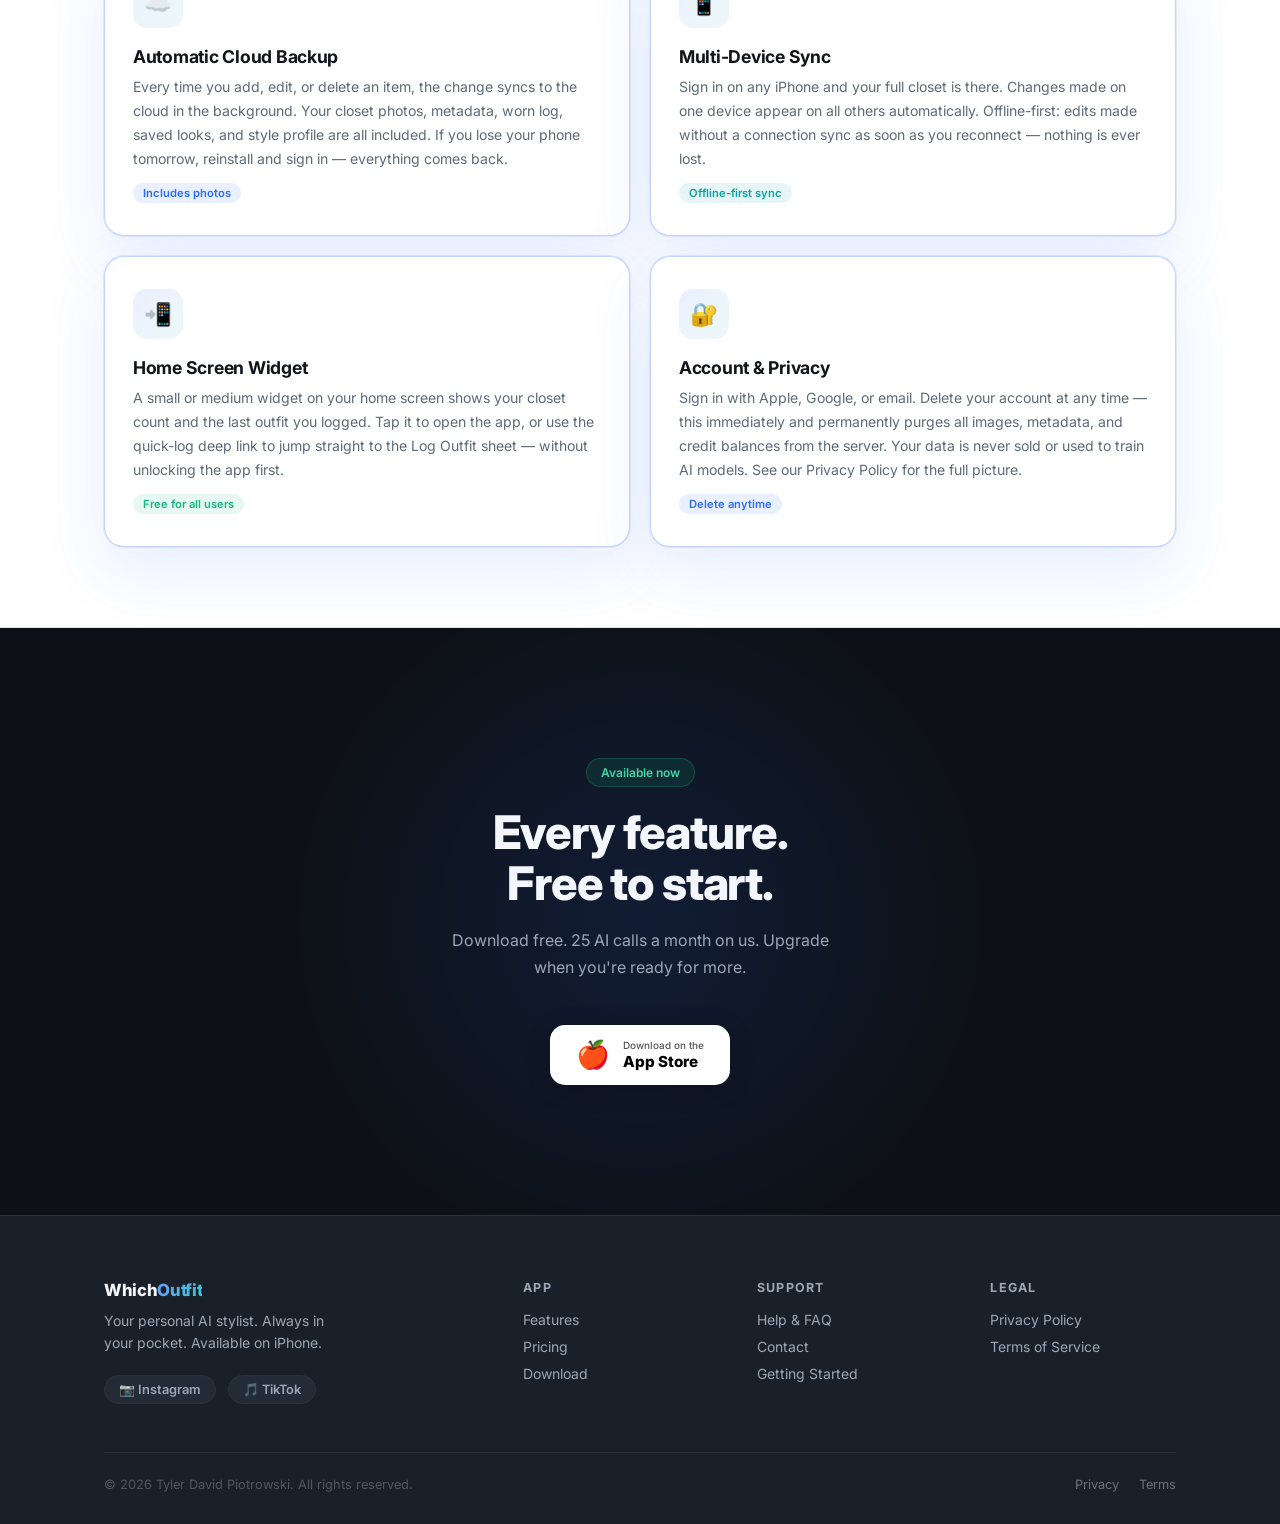
==== commit 544f258c: "Update features.html" ====
--- a/features.html
+++ b/features.html
@@ -3,8 +3,8 @@
 <head>
   <meta charset="UTF-8">
   <meta name="viewport" content="width=device-width, initial-scale=1.0">
-  <title>Features — MyCloset: Ai</title>
-  <meta name="description" content="Every feature in MyCloset: Ai — AI outfit scoring, smart auto-tagging, trip planner, style memory, cloud backup, and more.">
+  <title>Features — WhichOutfit</title>
+  <meta name="description" content="Every feature in WhichOutfit — AI outfit scoring, smart auto-tagging, trip planner, style memory, cloud backup, and more.">
   <link rel="preconnect" href="https://fonts.googleapis.com">
   <link rel="preconnect" href="https://fonts.gstatic.com" crossorigin>
   <link href="https://fonts.googleapis.com/css2?family=Inter:wght@400;500;600;700;800;900&display=swap" rel="stylesheet">
@@ -14,7 +14,7 @@
 
 <nav class="nav" id="nav">
   <div class="nav-inner">
-    <a href="index.html" class="nav-logo">MyCloset: <span class="grad">Ai</span></a>
+    <a href="index.html" class="nav-logo">Which<span class="grad">Outfit</span></a>
     <ul class="nav-links">
       <li><a href="features.html" class="active">Features</a></li>
       <li><a href="support.html">Support</a></li>
@@ -248,7 +248,7 @@
   <div class="container">
     <div class="footer-grid">
       <div class="footer-brand">
-        <a href="index.html" class="footer-logo">MyCloset: <span class="grad">Ai</span></a>
+        <a href="index.html" class="footer-logo">Which<span class="grad">Outfit</span></a>
         <p>Your personal AI stylist. Always in your pocket. Available on iPhone.</p>
         <div class="footer-social">
           <a href="https://instagram.com" target="_blank" rel="noopener">📷 Instagram</a>
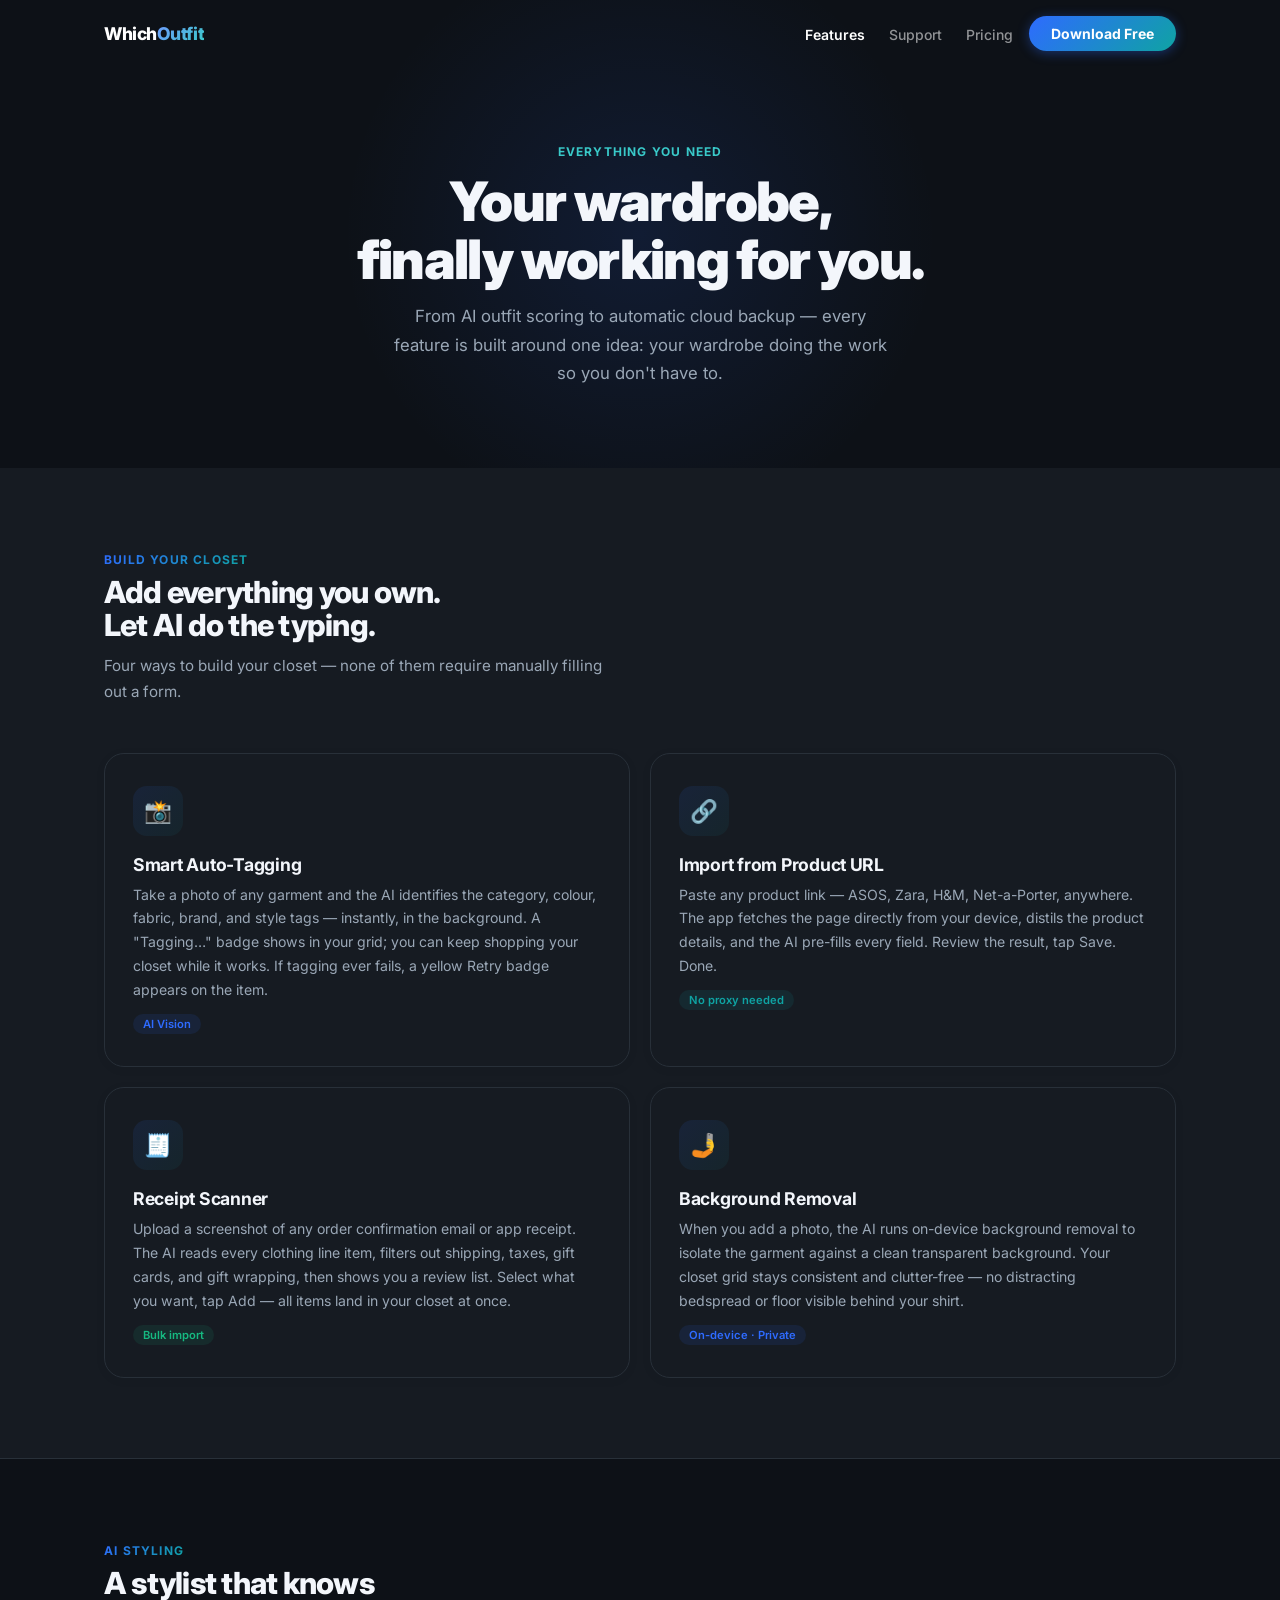
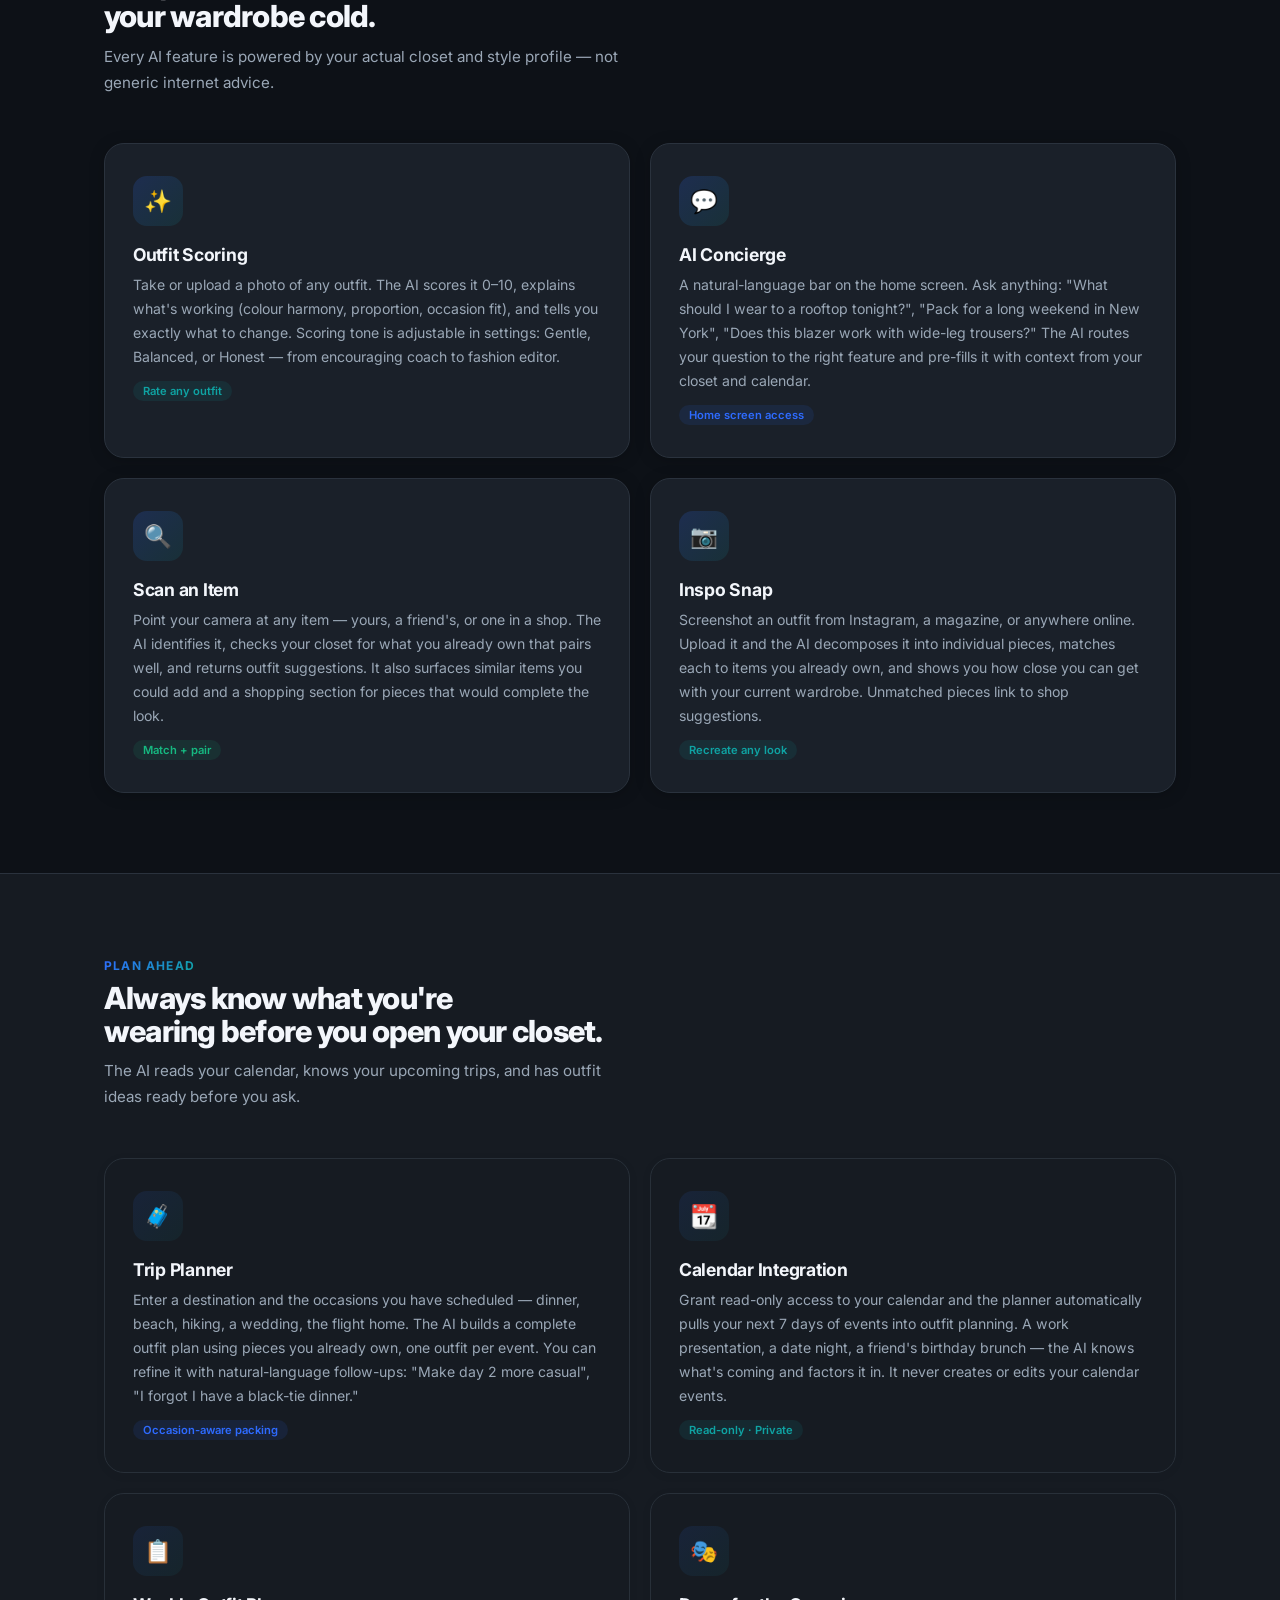
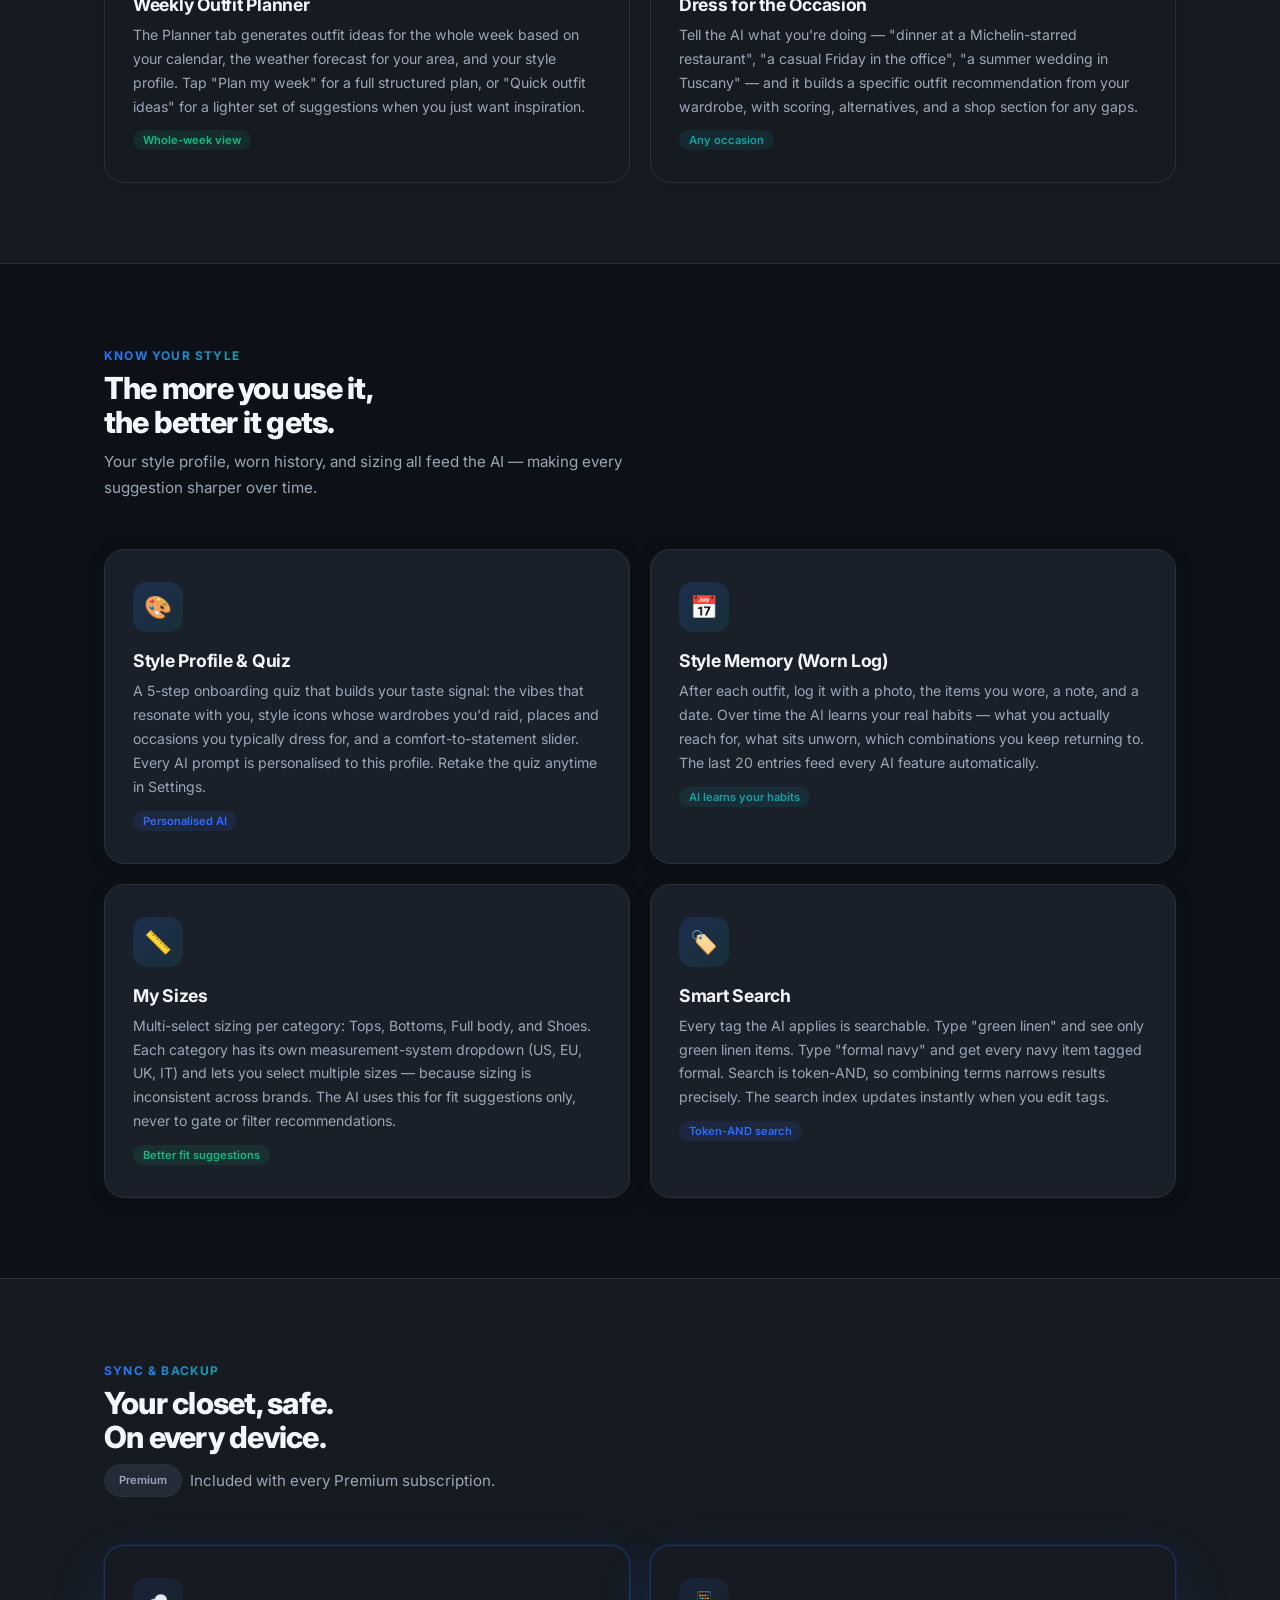
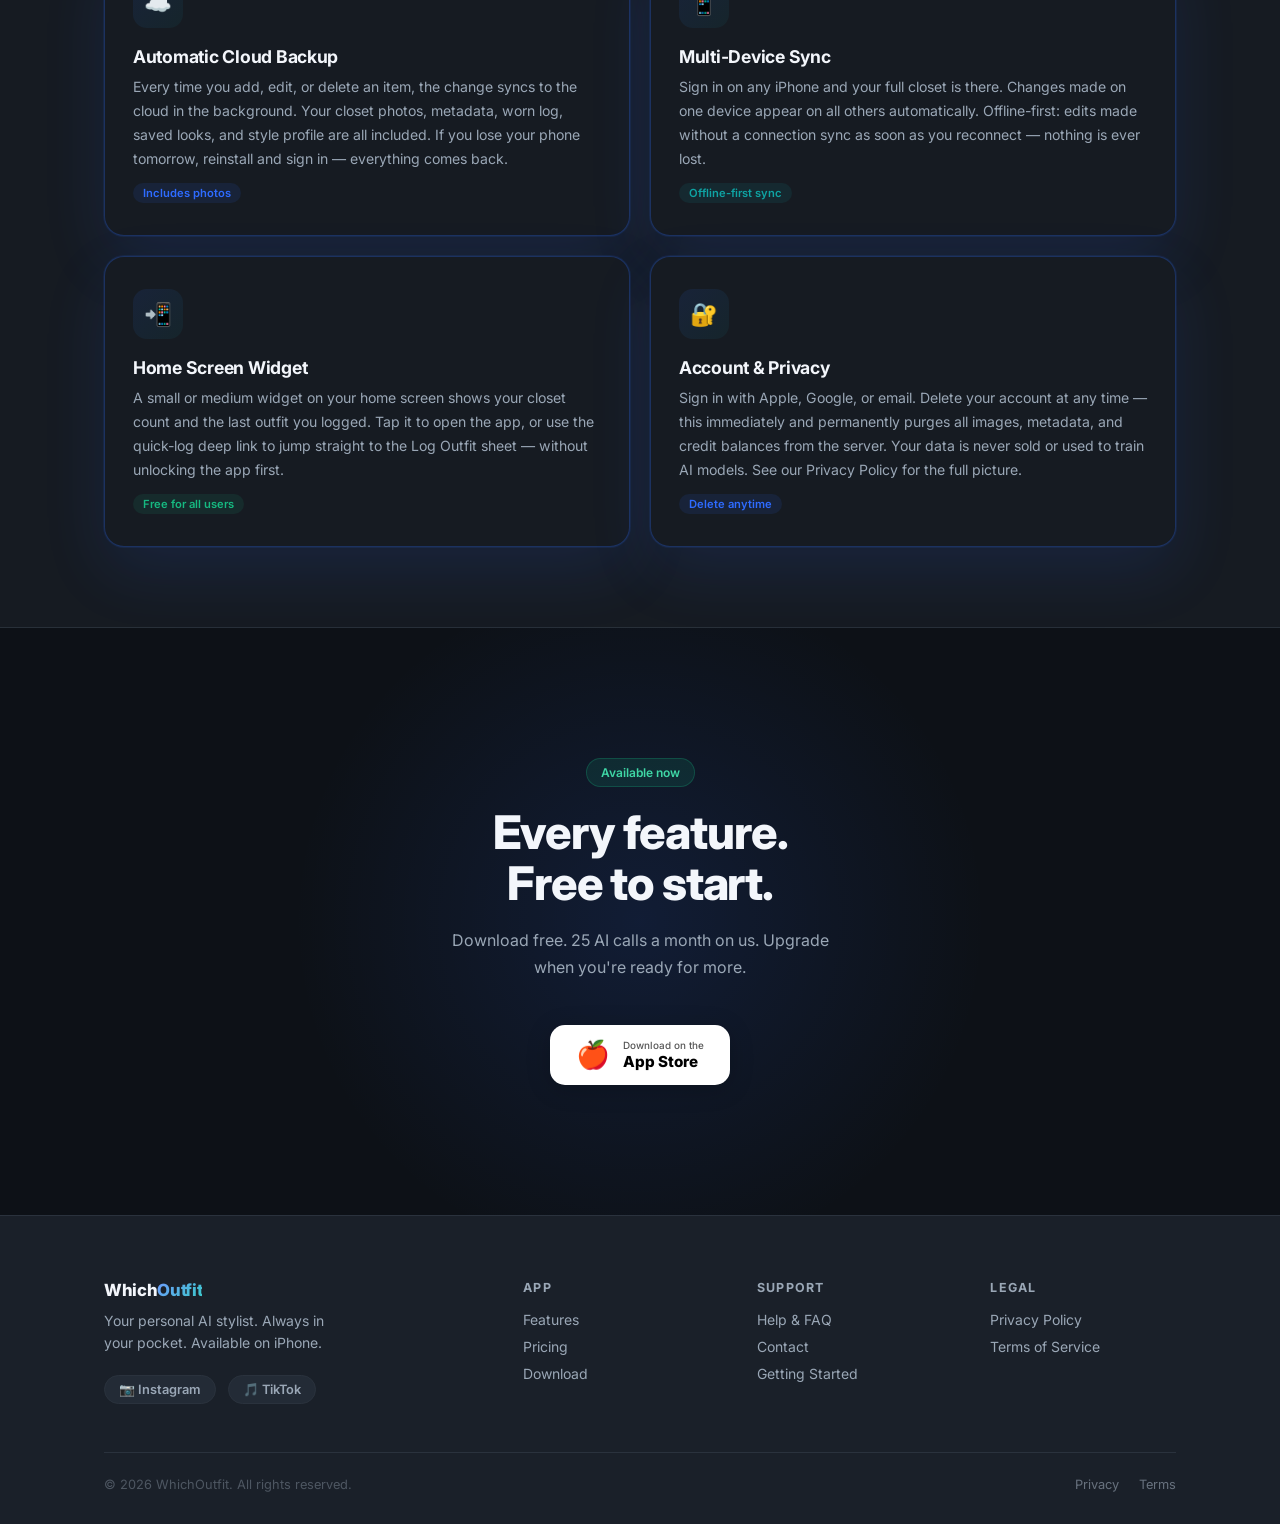
==== commit b455d0e6: "Social links + App Store CTA + rename to WhichOutfit; poll comments & referral - Footer social → ins" ====
--- a/features.html
+++ b/features.html
@@ -8,6 +8,8 @@
   <link rel="preconnect" href="https://fonts.googleapis.com">
   <link rel="preconnect" href="https://fonts.gstatic.com" crossorigin>
   <link href="https://fonts.googleapis.com/css2?family=Inter:wght@400;500;600;700;800;900&display=swap" rel="stylesheet">
+  <meta name="theme-color" content="#0D1117">
+  <link rel="icon" type="image/svg+xml" href="favicon.svg">
   <link rel="stylesheet" href="style.css">
 </head>
 <body>
@@ -236,7 +238,7 @@
     <h2 class="fade-up d1">Every feature.<br>Free to start.</h2>
     <p class="fade-up d2">Download free. 25 AI calls a month on us. Upgrade when you're ready for more.</p>
     <div class="dl-ctas fade-up d3">
-      <a href="#" class="btn btn-appstore">
+      <a href="https://apps.apple.com/us/app/whichoutfit/id6778094125" target="_blank" rel="noopener" class="btn btn-appstore">
         <span class="as-icon">🍎</span>
         <div class="as-text"><small>Download on the</small><strong>App Store</strong></div>
       </a>
@@ -251,8 +253,8 @@
         <a href="index.html" class="footer-logo">Which<span class="grad">Outfit</span></a>
         <p>Your personal AI stylist. Always in your pocket. Available on iPhone.</p>
         <div class="footer-social">
-          <a href="https://instagram.com" target="_blank" rel="noopener">📷 Instagram</a>
-          <a href="https://tiktok.com" target="_blank" rel="noopener">🎵 TikTok</a>
+          <a href="https://www.instagram.com/whichoutfitapp" target="_blank" rel="noopener">📷 Instagram</a>
+          <a href="https://www.tiktok.com/@whichoutfitapp" target="_blank" rel="noopener">🎵 TikTok</a>
         </div>
       </div>
       <div class="footer-col">
@@ -274,7 +276,7 @@
       </div>
     </div>
     <div class="footer-bottom">
-      <span class="footer-copy">© 2026 Tyler David Piotrowski. All rights reserved.</span>
+      <span class="footer-copy">© 2026 WhichOutfit. All rights reserved.</span>
       <div class="footer-legal">
         <a href="privacy.html">Privacy</a>
         <a href="terms.html">Terms</a>
--- a/style.css
+++ b/style.css
@@ -1,4 +1,4 @@
-/* MyCloset: Ai — Shared Stylesheet */
+/* WhichOutfit — Shared Stylesheet */
 
 /* ── TOKENS ─────────────────────────────────────────── */
 :root {
@@ -6,8 +6,8 @@
   --blue-l:#6F9BFF; --teal-l:#39C9C9; --green-l:#3FD7A6;
   --grad:linear-gradient(135deg,#2E6BFF 0%,#0FA3A3 100%);
   --grad-t:linear-gradient(135deg,#6F9BFF 0%,#39C9C9 100%);
-  --bg:#F5F7FB; --surface:#FFFFFF; --muted:#EEF2F8;
-  --text:#10141B; --text2:#5C6B7A; --border:#E2E8F0;
+  --bg:#0D1117; --surface:#161B22; --muted:#21262D;
+  --text:#F3F6FB; --text2:#9AA7B6; --border:#283039;
   --dark:#0D1117; --dark-s:#1A2029; --dark-m:#232B36;
   --dark-t:#F3F6FB; --dark-t2:#9AA7B6; --dark-b:#2A323D;
   --r-sm:10px; --r-md:14px; --r-lg:20px; --r-xl:28px; --r-pill:999px;
@@ -364,3 +364,22 @@
 .feat-tag-green{background:rgba(22,185,129,.1);color:var(--green)}
 .feat-tag-teal{background:rgba(15,163,163,.1);color:var(--teal)}
 .feat-tag-gold{background:rgba(224,137,43,.1);color:#E0892B}
+
+/* ── POLISH ──────────────────────────────────────────── */
+::selection{background:rgba(46,107,255,.9);color:#fff}
+body{text-rendering:optimizeLegibility}
+/* offset anchor jumps so targets clear the fixed nav */
+[id]{scroll-margin-top:88px}
+/* visible keyboard focus (accessibility) */
+:focus-visible{outline:2px solid var(--blue-l);outline-offset:3px;border-radius:6px}
+/* refined scrollbar — neutral so it works over both light and dark sections */
+::-webkit-scrollbar{width:10px;height:10px}
+::-webkit-scrollbar-track{background:transparent}
+::-webkit-scrollbar-thumb{background:rgba(124,134,148,.45);border-radius:99px}
+::-webkit-scrollbar-thumb:hover{background:rgba(124,134,148,.7)}
+/* respect users who prefer less motion */
+@media(prefers-reduced-motion:reduce){
+  *{scroll-behavior:auto}
+  .fade-up{opacity:1;transform:none;transition:none}
+  .phone-float,.chip-1,.chip-2,.chip-3,.orb,.badge-blue::before,.step-num::after{animation:none!important}
+}
